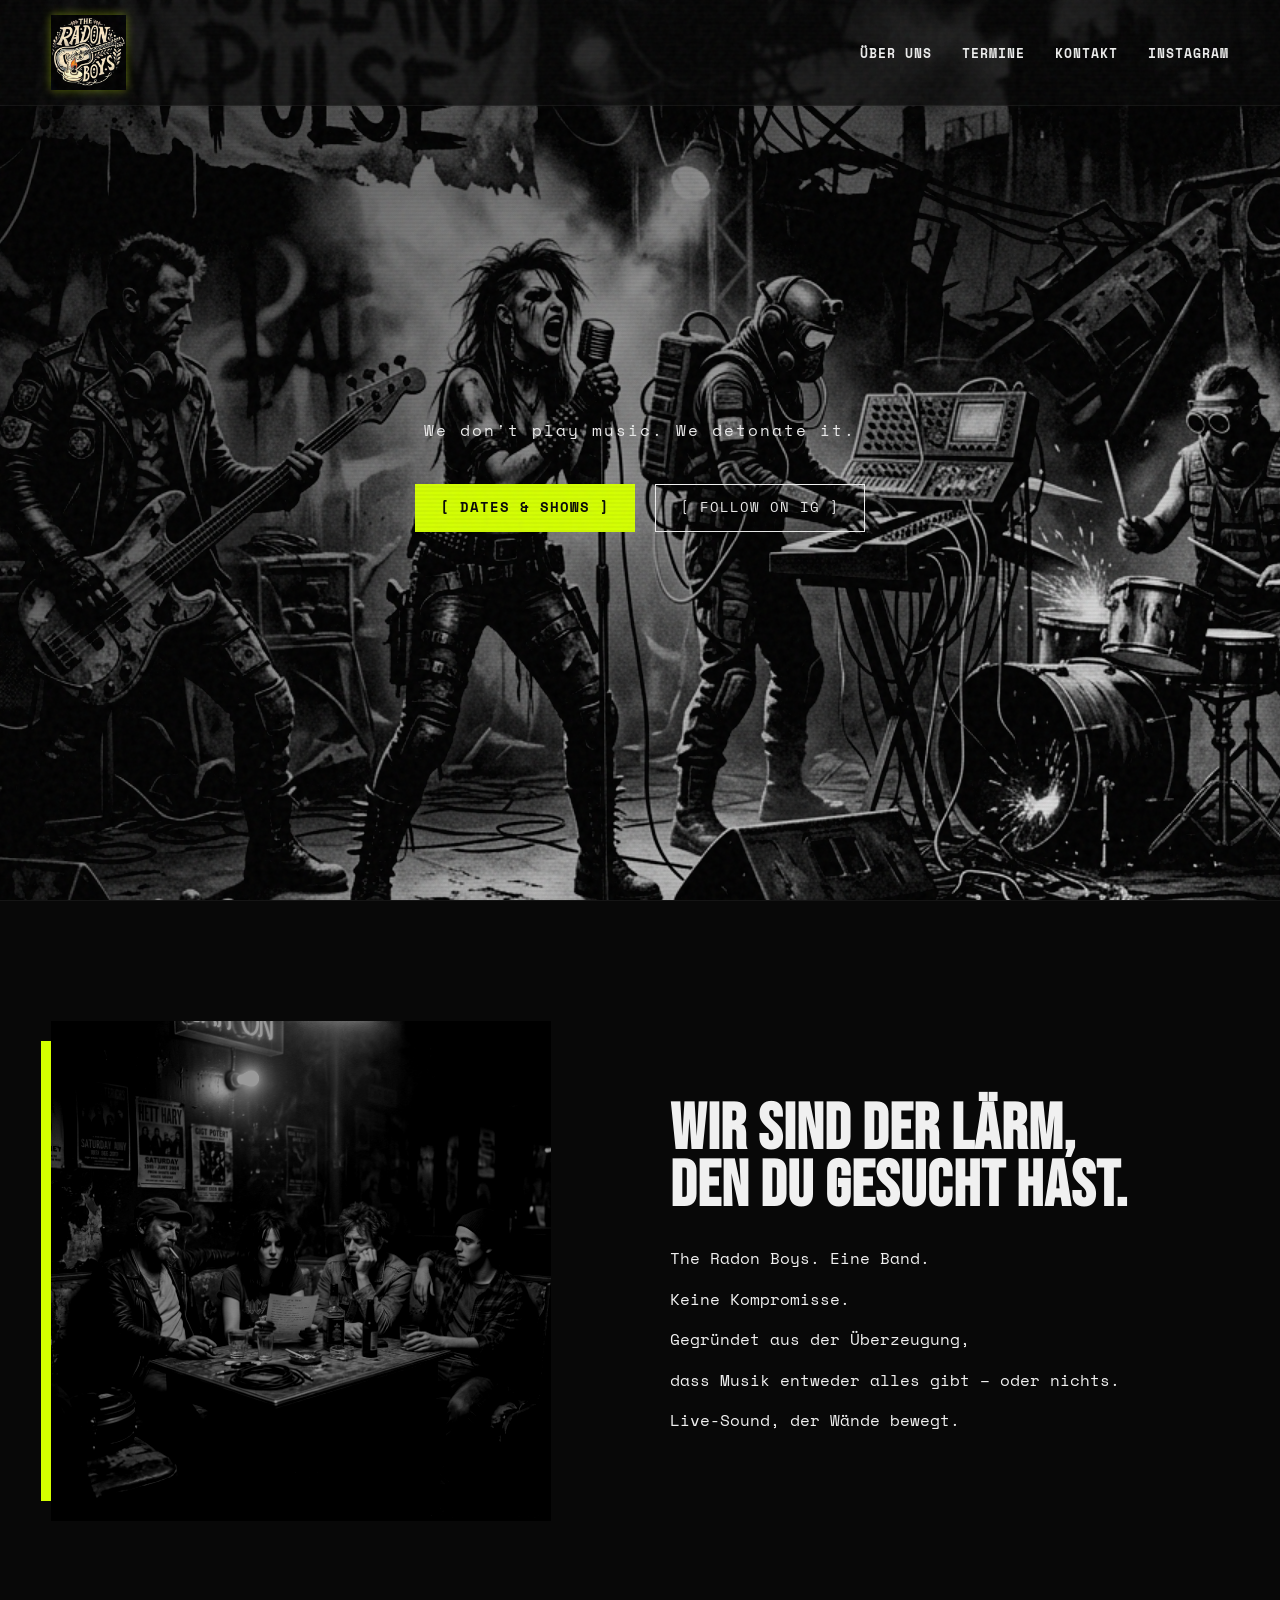
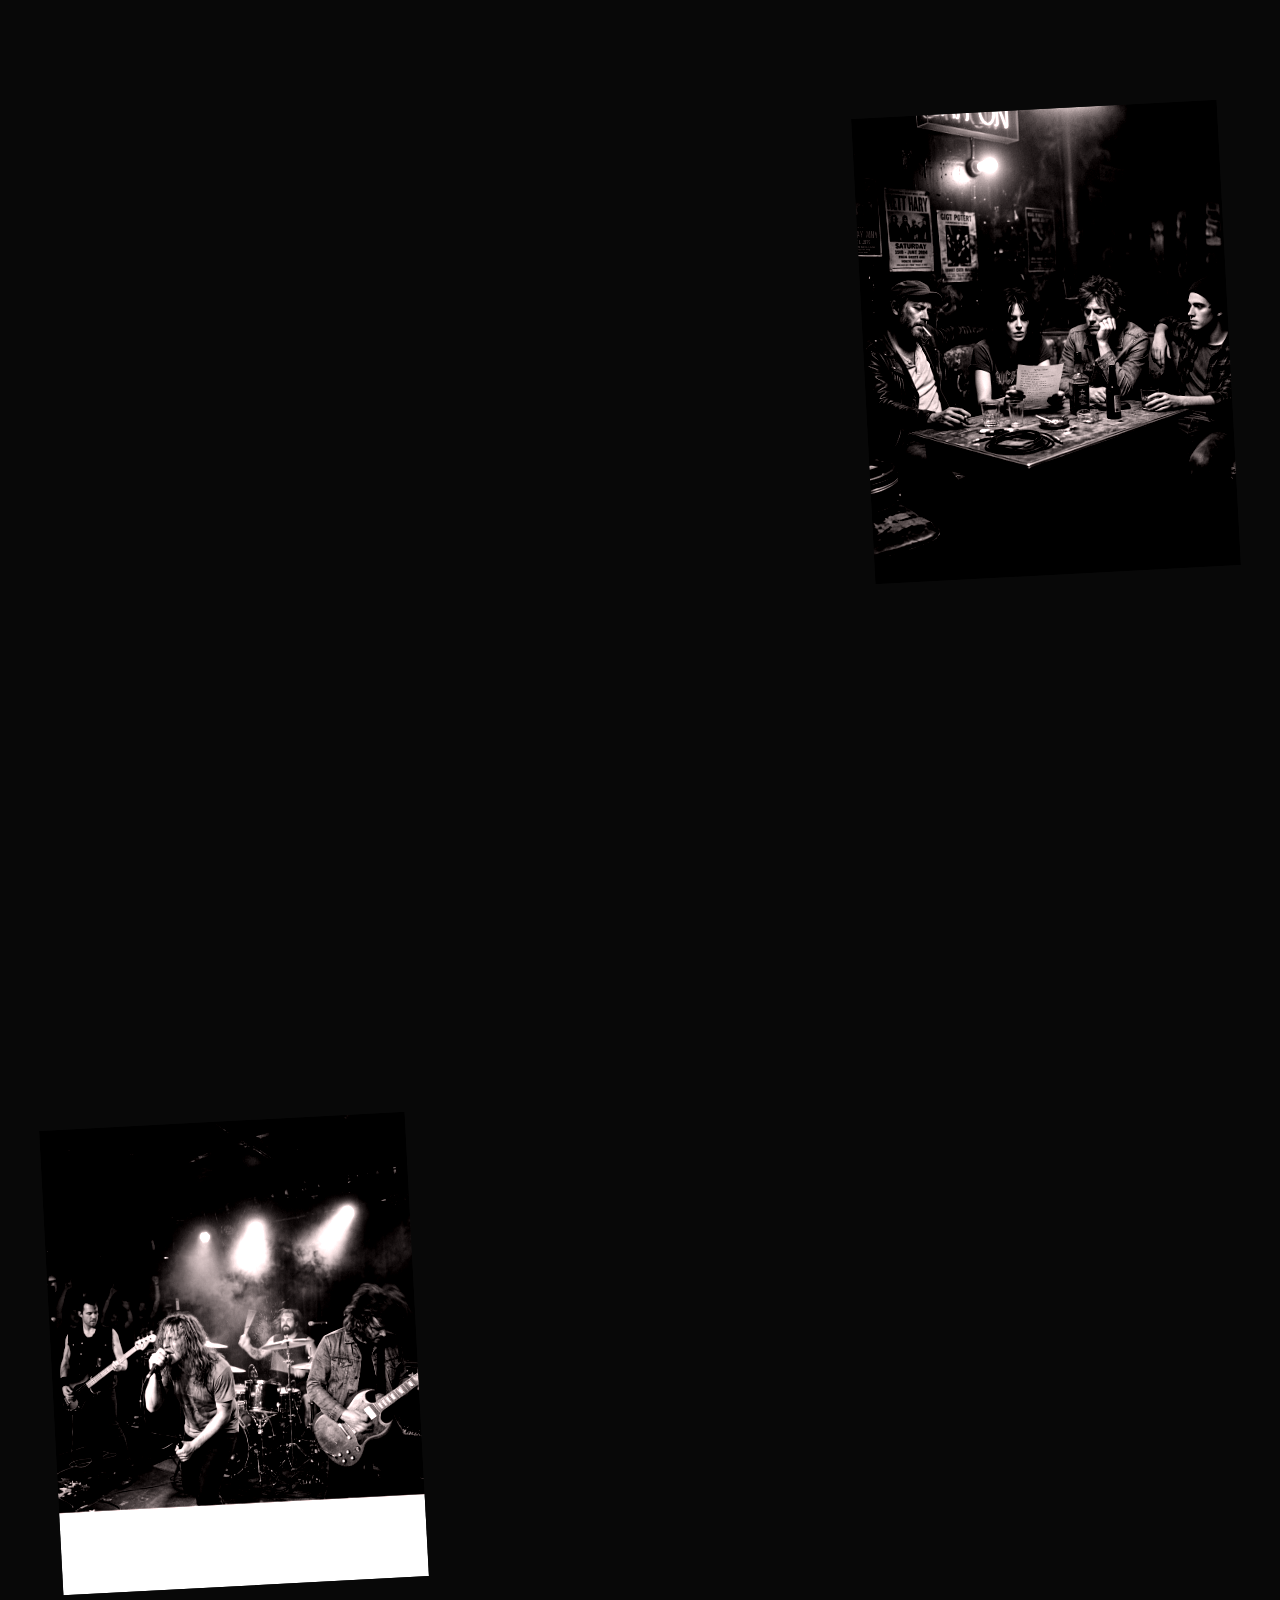
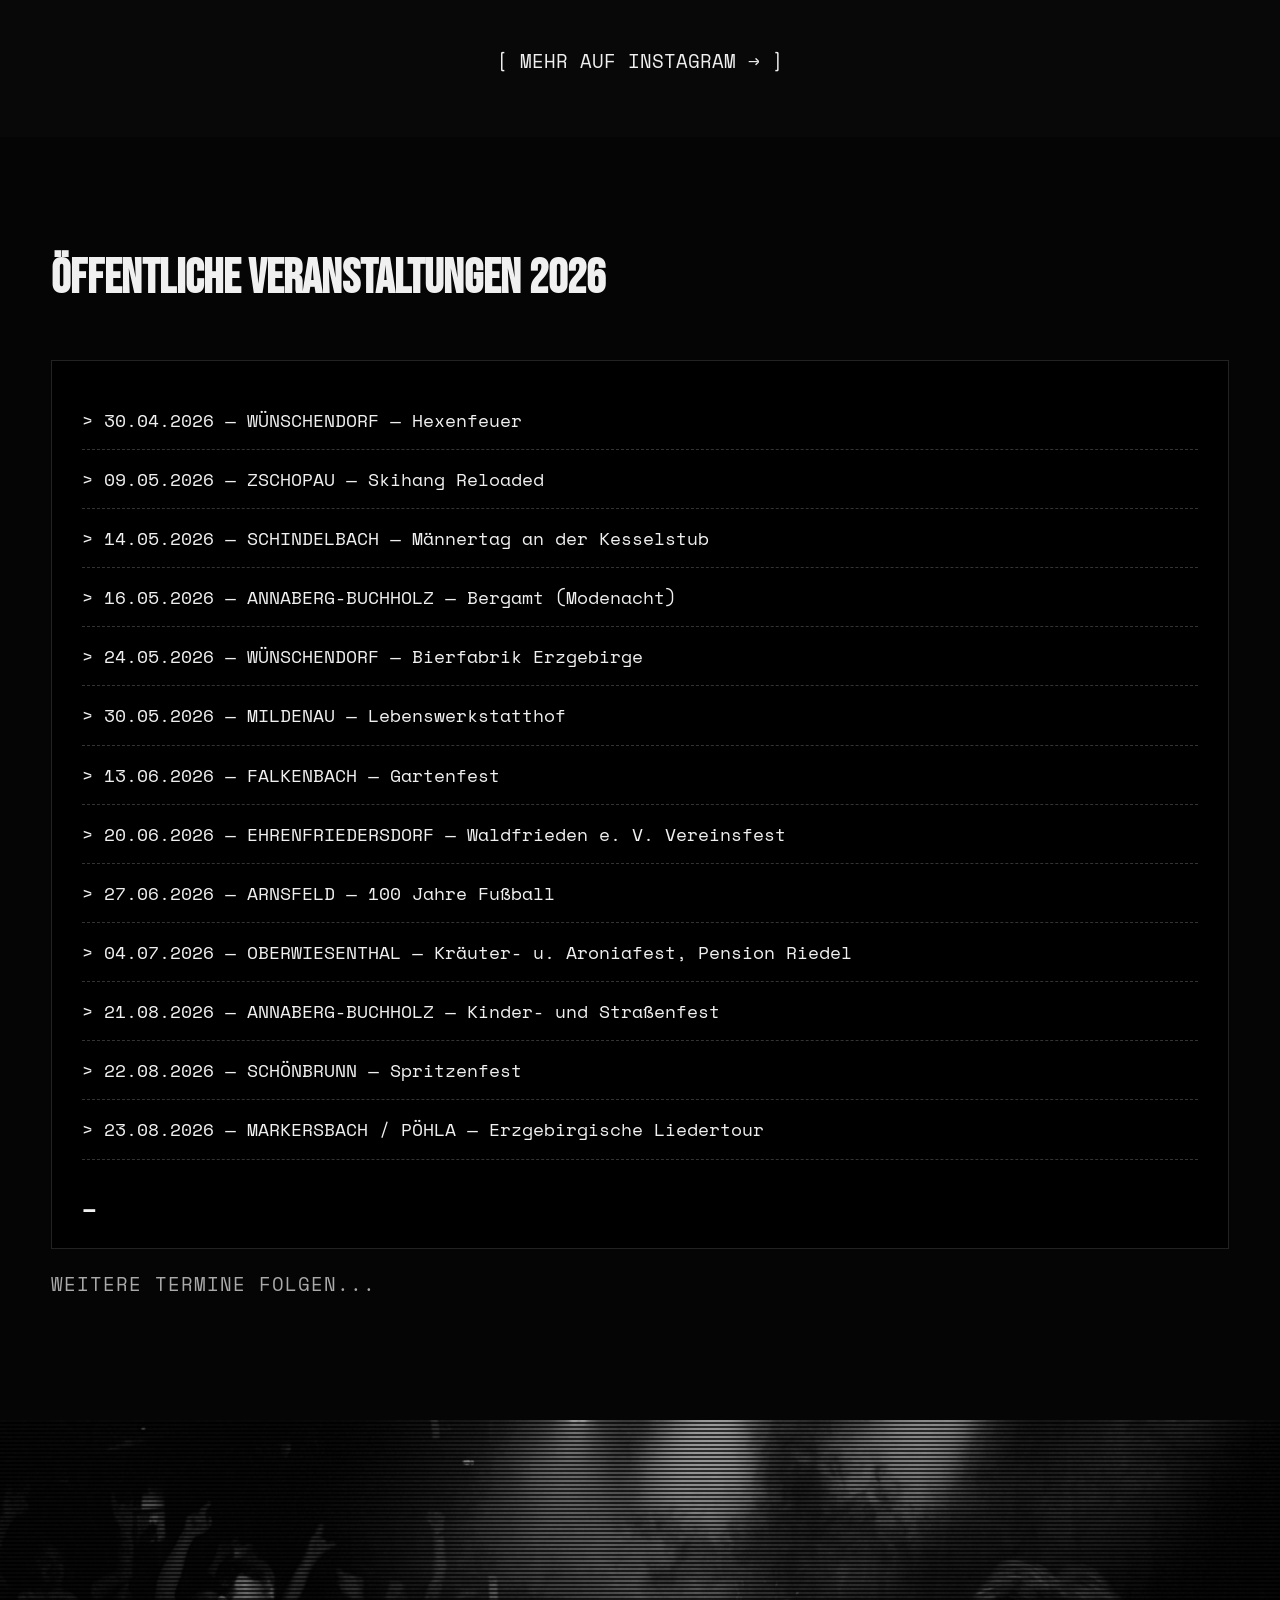
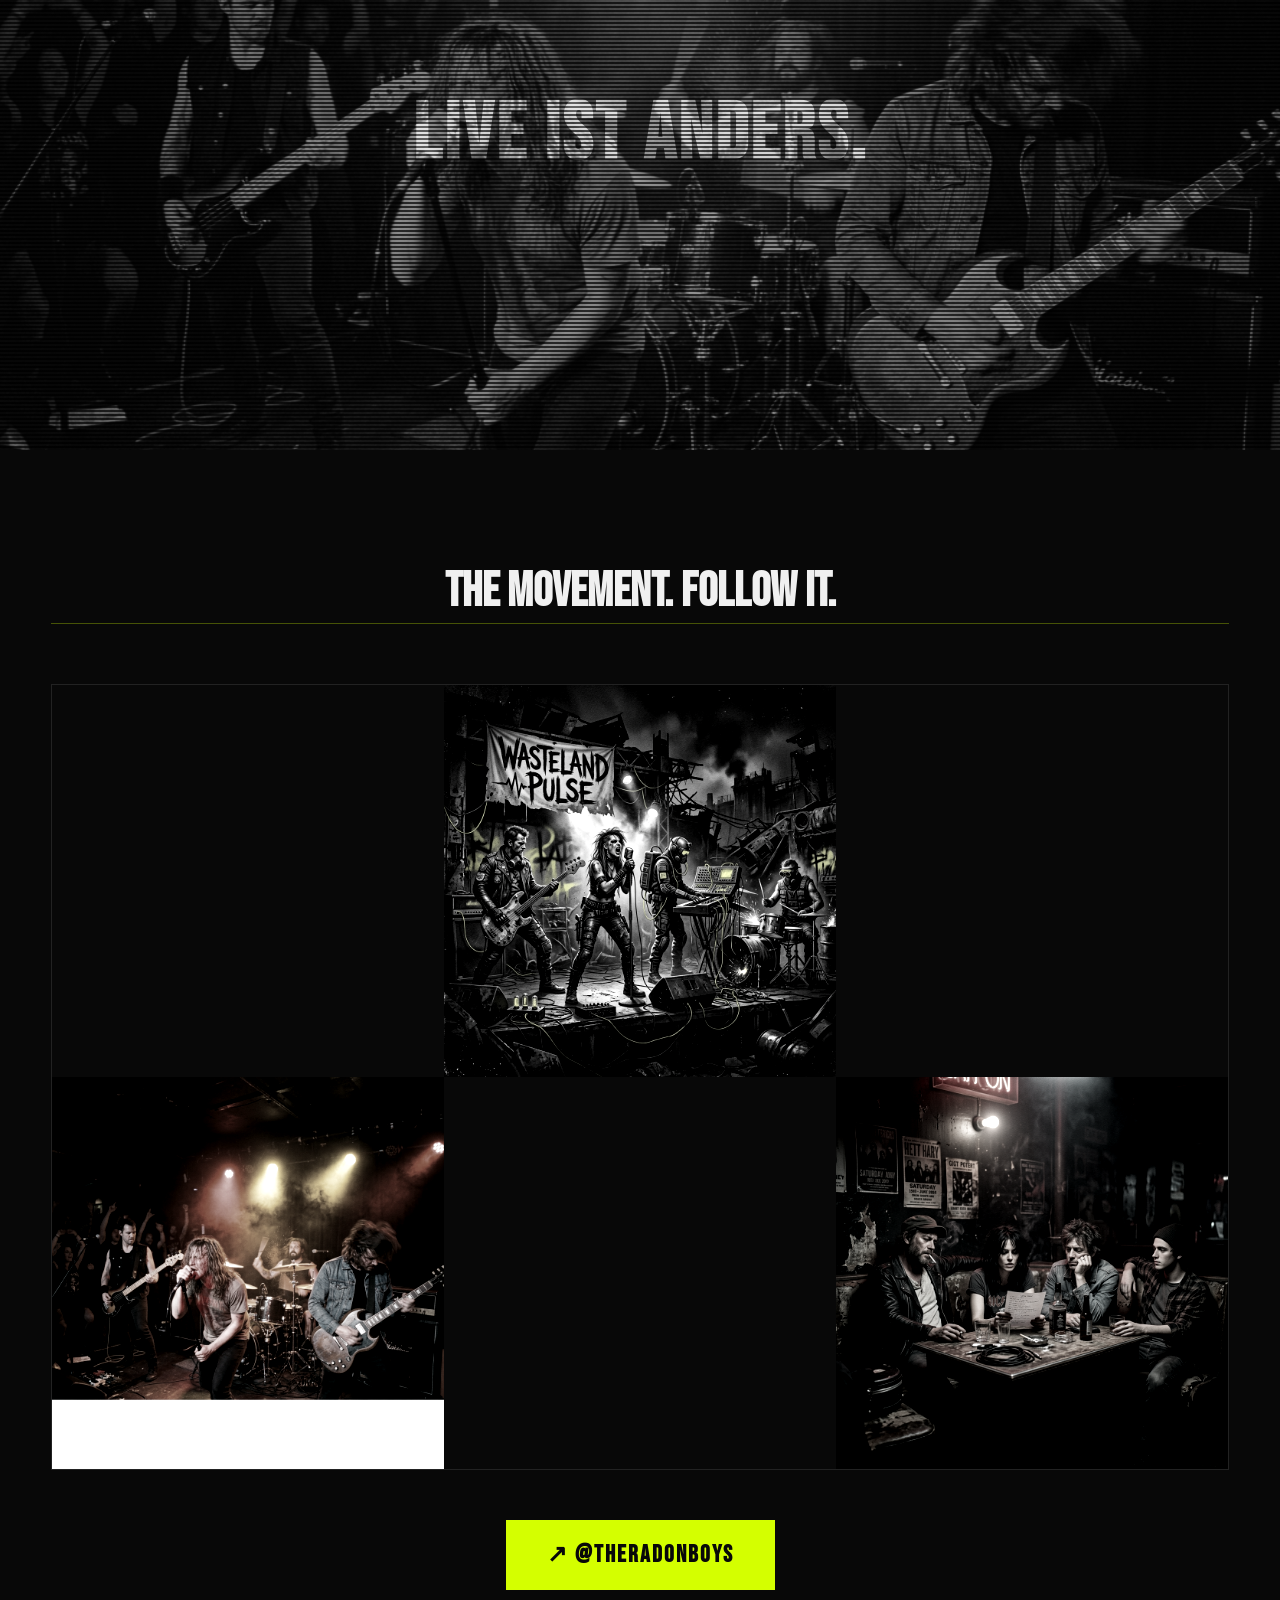
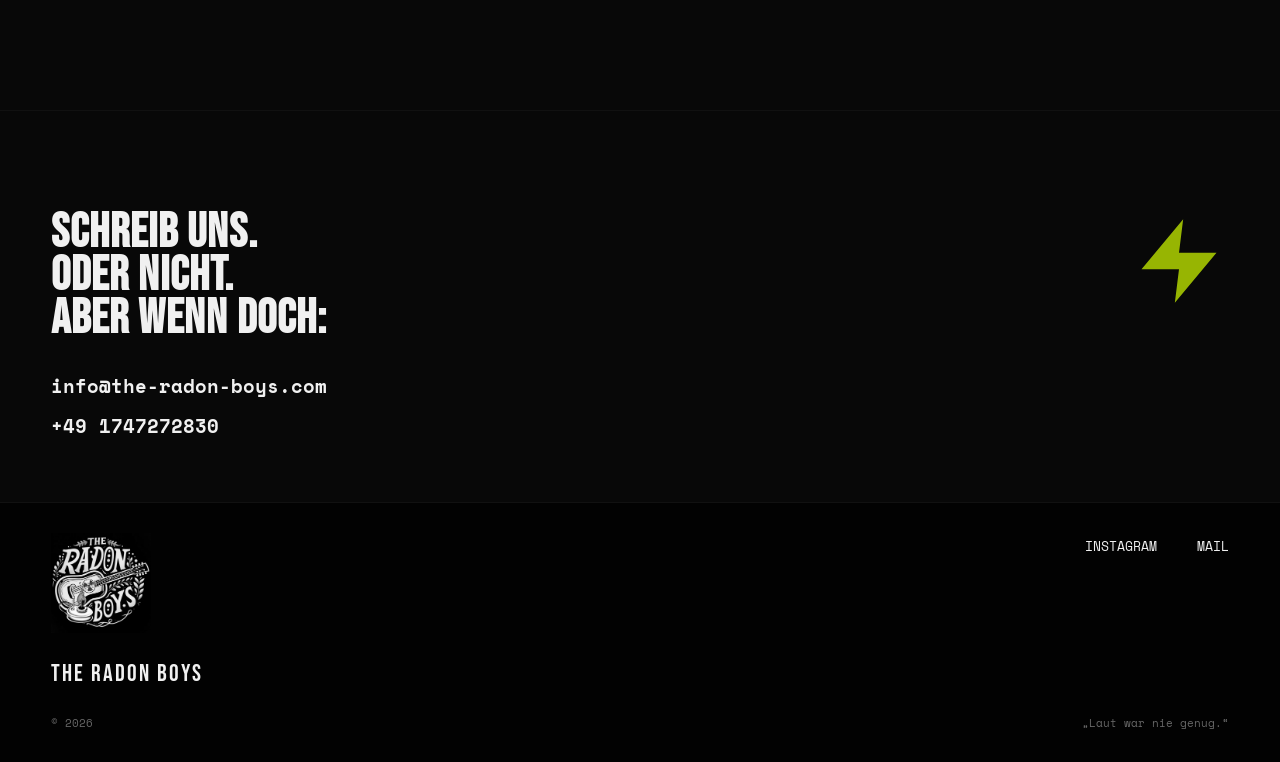
==== index.html @ 24416231 "Initial Deployment" ====
<!DOCTYPE html>
<html lang="de">
<head>
    <meta charset="UTF-8">
    <meta name="viewport" content="width=device-width, initial-scale=1.0">
    <title>THE RADON BOYS | Official Website</title>
    <meta name="description" content="The Radon Boys. Eine Band. Keine Kompromisse. Der Lärm, den du gesucht hast.">
    <link rel="preconnect" href="https://fonts.googleapis.com">
    <link rel="preconnect" href="https://fonts.gstatic.com" crossorigin>
    <link href="https://fonts.googleapis.com/css2?family=Bebas+Neue&family=Space+Mono:ital,wght@0,400;0,700;1,400&display=swap" rel="stylesheet">
    <link rel="stylesheet" href="style.css">
</head>
<body>

    <!-- Grain Overlay -->
    <div class="grain-overlay"></div>
    <!-- Scanlines Overlay -->
    <div class="scanlines"></div>

    <!-- Custom Cursor -->
    <div class="custom-cursor" id="cursor"></div>

    <!-- Navigation -->
    <nav class="navbar">
        <a href="#home" class="nav-brand">
            <img src="Bilder/Radon_LOGO.jpg" alt="The Radon Boys Logo" class="nav-logo">
        </a>
        <ul class="nav-links">
            <li><a href="#about">ÜBER UNS</a></li>
            <li><a href="#shows">TERMINE</a></li>
            <li><a href="#contact">KONTAKT</a></li>
            <li><a href="https://instagram.com/theradonboys" target="_blank" class="ig-link">INSTAGRAM</a></li>
        </ul>
        <div class="mobile-menu-btn" id="mobileMenuBtn">
            <div class="bar"></div>
            <div class="bar"></div>
        </div>
    </nav>
    <div class="mobile-menu" id="mobileMenu">
        <ul>
            <li><a href="#home">HOME</a></li>
            <li><a href="#about">ÜBER UNS</a></li>
            <li><a href="#shows">TERMINE</a></li>
            <li><a href="#contact">KONTAKT</a></li>
            <li><a href="https://instagram.com/theradonboys" target="_blank">INSTAGRAM</a></li>
        </ul>
    </div>

    <!-- Hero Section -->
    <header class="hero" id="home">
        <div class="hero-bg parallax" style="background-image: url('assets/hero.png');">
            <div class="duotone-overlay"></div>
        </div>
        <div class="hero-content">
            <p class="hero-subtitle" style="margin-top: 50px;">We don't play music. We detonate it.</p>
            <div class="hero-ctas">
                <a href="#shows" class="btn btn-primary">[ DATES & SHOWS ]</a>
                <a href="https://instagram.com/theradonboys" target="_blank" class="btn btn-outline">[ FOLLOW ON IG ]</a>
            </div>
        </div>
    </header>

    <!-- About Section -->
    <section class="about" id="about">
        <div class="about-container split-layout">
            <div class="split-image scroll-reveal">
                <div class="image-wrapper">
                    <img src="assets/about.png" alt="The Radon Boys Member">
                    <div class="image-accent"></div>
                </div>
            </div>
            <div class="split-text">
                <h2 class="about-headline scroll-reveal">WIR SIND DER LÄRM,<br>DEN DU GESUCHT HAST.</h2>
                <div class="about-copy">
                    <p class="scroll-anim-line">The Radon Boys. Eine Band.</p>
                    <p class="scroll-anim-line delay-1">Keine Kompromisse.</p>
                    <p class="scroll-anim-line delay-2">Gegründet aus der Überzeugung,</p>
                    <p class="scroll-anim-line delay-3">dass Musik entweder alles gibt – oder nichts.</p>
                    <p class="scroll-anim-line delay-4">Live-Sound, der Wände bewegt.</p>
                </div>
            </div>
        </div>
    </section>

    <!-- Gallery Section -->
    <section class="gallery scroll-reveal">
        <div class="masonry-grid">
            <div class="masonry-item tilt-right standout">
                <video class="inline-vid" src="Videos/v1.mp4" autoplay loop muted playsinline></video>
            </div>
            <div class="masonry-item tilt-left">
                <img src="assets/about.png" alt="Band Action">
            </div>
            <div class="masonry-item tilt-right">
                <video class="inline-vid" src="Videos/v2.mp4" autoplay loop muted playsinline></video>
            </div>
            <div class="masonry-item tilt-left">
                <img src="assets/gallery1.png" alt="Live Show 2">
            </div>
        </div>
        <div class="gallery-cta">
            <a href="https://instagram.com/theradonboys" target="_blank" class="glitch-link">[ MEHR AUF INSTAGRAM → ]</a>
        </div>
    </section>

    <!-- Shows / Tour Dates Section -->
    <section class="shows" id="shows">
        <div class="shows-container scroll-reveal">
            <h2 class="section-title" style="border-bottom:none;">ÖFFENTLICHE VERANSTALTUNGEN 2026</h2>
            <div class="dates-list">
                <div class="date-card">
                    <span class="date-txt">> 30.04.2026 — WÜNSCHENDORF — Hexenfeuer</span>
                    <a href="#contact" class="ticket-link">[→ KONTAKT]</a>
                </div>
                <div class="date-card">
                    <span class="date-txt">> 09.05.2026 — ZSCHOPAU — Skihang Reloaded</span>
                    <a href="#contact" class="ticket-link">[→ KONTAKT]</a>
                </div>
                <div class="date-card">
                    <span class="date-txt">> 14.05.2026 — SCHINDELBACH — Männertag an der Kesselstub</span>
                    <a href="#contact" class="ticket-link">[→ KONTAKT]</a>
                </div>
                <div class="date-card">
                    <span class="date-txt">> 16.05.2026 — ANNABERG-BUCHHOLZ — Bergamt (Modenacht)</span>
                    <a href="#contact" class="ticket-link">[→ KONTAKT]</a>
                </div>
                <div class="date-card">
                    <span class="date-txt">> 24.05.2026 — WÜNSCHENDORF — Bierfabrik Erzgebirge</span>
                    <a href="#contact" class="ticket-link">[→ KONTAKT]</a>
                </div>
                <div class="date-card">
                    <span class="date-txt">> 30.05.2026 — MILDENAU — Lebenswerkstatthof</span>
                    <a href="#contact" class="ticket-link">[→ KONTAKT]</a>
                </div>
                <div class="date-card">
                    <span class="date-txt">> 13.06.2026 — FALKENBACH — Gartenfest</span>
                    <a href="#contact" class="ticket-link">[→ KONTAKT]</a>
                </div>
                <div class="date-card">
                    <span class="date-txt">> 20.06.2026 — EHRENFRIEDERSDORF — Waldfrieden e. V. Vereinsfest</span>
                    <a href="#contact" class="ticket-link">[→ KONTAKT]</a>
                </div>
                <div class="date-card">
                    <span class="date-txt">> 27.06.2026 — ARNSFELD — 100 Jahre Fußball</span>
                    <a href="#contact" class="ticket-link">[→ KONTAKT]</a>
                </div>
                <div class="date-card">
                    <span class="date-txt">> 04.07.2026 — OBERWIESENTHAL — Kräuter- u. Aroniafest, Pension Riedel</span>
                    <a href="#contact" class="ticket-link">[→ KONTAKT]</a>
                </div>
                <div class="date-card">
                    <span class="date-txt">> 21.08.2026 — ANNABERG-BUCHHOLZ — Kinder- und Straßenfest</span>
                    <a href="#contact" class="ticket-link">[→ KONTAKT]</a>
                </div>
                <div class="date-card">
                    <span class="date-txt">> 22.08.2026 — SCHÖNBRUNN — Spritzenfest</span>
                    <a href="#contact" class="ticket-link">[→ KONTAKT]</a>
                </div>
                <div class="date-card">
                    <span class="date-txt">> 23.08.2026 — MARKERSBACH / PÖHLA — Erzgebirgische Liedertour</span>
                    <a href="#contact" class="ticket-link">[→ KONTAKT]</a>
                </div>
                <div class="terminal-cursor">_</div>
            </div>
            <p class="more-shows mt-4 text-center" style="margin-top:20px; font-family:var(--space); font-size:1.2rem; display:block; letter-spacing:1px; color:#aaa;">WEITERE TERMINE FOLGEN...</p>
        </div>
    </section>

    <!-- Video Section -->
    <section class="video-section scroll-reveal">
        <video class="video-bg" src="Bilder/VID-20250223-WA0003.mp4" autoplay loop muted playsinline poster="assets/gallery1.png"></video>
        <div class="video-overlay"></div>
        <h2 class="video-title">LIVE IST ANDERS.</h2>
    </section>

    <!-- Instagram Section -->
    <section class="instagram">
        <h2 class="section-title center">THE MOVEMENT. FOLLOW IT.</h2>
        <div class="ig-grid scroll-reveal">
            <video src="Videos/v3.mp4" autoplay loop muted playsinline class="ig-vid"></video>
            <img src="assets/hero.png" alt="IG 2">
            <video src="Videos/v4.mp4" autoplay loop muted playsinline class="ig-vid"></video>
            <img src="assets/gallery1.png" alt="IG 4">
            <video src="Videos/v5.mp4" autoplay loop muted playsinline class="ig-vid"></video>
            <img src="assets/about.png" alt="IG 6">
        </div>
        <div class="ig-btn-wrapper">
            <a href="https://instagram.com/theradonboys" target="_blank" class="btn btn-primary glitch-btn"><span class="icon">↗</span> @THERADONBOYS</a>
        </div>
    </section>

    <!-- Contact Section -->
    <section class="contact" id="contact">
        <div class="contact-container scroll-reveal">
            <div class="contact-content">
                <h2 class="contact-title">SCHREIB UNS.<br>ODER NICHT.<br>ABER WENN DOCH:</h2>
                <div class="contact-links">
                    <a href="mailto:info@the-radon-boys.com" class="c-link">info@the-radon-boys.com</a>
                    <a href="tel:+491747272830" class="c-link">+49 1747272830</a>
                </div>
            </div>
            <div class="contact-icon">
                <svg viewBox="0 0 24 24" fill="none" xmlns="http://www.w3.org/2000/svg">
                    <path d="M13 2L3 14H12L11 22L21 10H12L13 2Z" fill="currentColor"/>
                </svg>
            </div>
        </div>
    </section>

    <!-- Video Modal -->
    <div id="video-modal" class="video-modal">
        <span class="modal-close">&times;</span>
        <div class="modal-content">
            <video id="modal-video" controls></video>
        </div>
    </div>

    <!-- Footer -->
    <footer class="footer">
        <div class="footer-top">
            <div class="f-brand">
                <img src="Bilder/Radon_LOGO.jpg" alt="The Radon Boys Logo" class="footer-logo"><br>
                THE RADON BOYS
            </div>
            <div class="f-links">
                <a href="https://instagram.com/theradonboys" target="_blank">INSTAGRAM</a>
                <a href="mailto:info@the-radon-boys.com">MAIL</a>
            </div>
        </div>
        <div class="footer-bottom">
            <span class="copyright">© 2026</span>
            <span class="motto">„Laut war nie genug.“</span>
        </div>
    </footer>

    <script src="script.js"></script>
</body>
</html>
---- style.css ----
/* =========================================
   VARIABLES & SETUP
========================================= */
:root {
    --black: #080808;
    --yellow: #D4FF00;
    --red: #FF1A1A;
    --white: #F0F0F0;
    --bebas: 'Bebas Neue', sans-serif;
    --space: 'Space Mono', monospace;
}

* {
    margin: 0;
    padding: 0;
    box-sizing: border-box;
    cursor: none; /* Custom Cursor implementation */
}

body {
    background-color: var(--black);
    color: var(--white);
    font-family: var(--space);
    overflow-x: hidden;
    line-height: 1.6;
}

::selection {
    background: var(--yellow);
    color: var(--black);
}

/* =========================================
   EFFECTS & OVERLAYS 
========================================= */
.grain-overlay {
    position: fixed;
    top: 0; left: 0;
    width: 100vw; height: 100vh;
    pointer-events: none;
    z-index: 9998;
    opacity: 0.05;
    background-image: url("data:image/svg+xml,%3Csvg viewBox='0 0 200 200' xmlns='http://www.w3.org/2000/svg'%3E%3Cfilter id='noiseFilter'%3E%3CfeTurbulence type='fractalNoise' baseFrequency='0.65' numOctaves='3' stitchTiles='stitch'/%3E%3C/filter%3E%3Crect width='100%25' height='100%25' filter='url(%23noiseFilter)'/%3E%3C/svg%3E");
}

.scanlines {
    position: fixed;
    top: 0; left: 0;
    width: 100vw; height: 100vh;
    pointer-events: none;
    z-index: 9997;
    background: linear-gradient(
        to bottom,
        rgba(255,255,255,0),
        rgba(255,255,255,0) 50%,
        rgba(0,0,0,0.1) 50%,
        rgba(0,0,0,0.1)
    );
    background-size: 100% 4px;
    opacity: 0.3;
}

/* Custom Cursor */
.custom-cursor {
    position: fixed;
    top: -10px; left: -10px;
    width: 20px; height: 20px;
    border: 1px solid var(--white);
    border-radius: 50%;
    pointer-events: none;
    transform: translate(-50%, -50%);
    z-index: 999999;
    mix-blend-mode: difference;
    transition: width 0.2s, height 0.2s, border-color 0.2s, border-radius 0.2s;
    display: flex;
    justify-content: center;
    align-items: center;
}
.custom-cursor::before, .custom-cursor::after {
    content: '';
    position: absolute;
    background: var(--white);
    transition: 0.2s;
}
.custom-cursor::before { width: 1px; height: 10px; }
.custom-cursor::after { width: 10px; height: 1px; }

.custom-cursor.hover {
    border-color: var(--yellow);
    width: 30px; height: 30px;
}
.custom-cursor.hover::before { transform: rotate(45deg); width: 2px; height: 14px; background: var(--yellow); }
.custom-cursor.hover::after { transform: rotate(45deg); width: 14px; height: 2px; background: var(--yellow); }


/* Typography */
h1, h2, h3 { font-family: var(--bebas); line-height: 0.9; text-transform: uppercase; }
a { color: var(--white); text-decoration: none; transition: 0.3s; }
p { font-size: 0.9rem; }

/* Buttons */
.btn {
    display: inline-block;
    font-family: var(--space);
    font-size: 0.85rem;
    padding: 12px 24px;
    text-transform: uppercase;
    letter-spacing: 1px;
    border: 1px solid transparent;
    transition: all 0.3s ease;
    background: none;
}
.btn-primary {
    color: var(--black);
    background: var(--yellow);
    font-weight: bold;
}
.btn-primary:active { background: var(--red); color: var(--white); }

.btn-outline {
    color: var(--white);
    border: 1px solid var(--white);
}
.btn-outline:active { border-color: var(--yellow); color: var(--yellow); }

/* Glitch Hover for Links */
.glitch-link {
    position: relative;
    display: inline-block;
}
.glitch-link:hover { color: var(--yellow); animation: text-glitch-sm 0.2s cubic-bezier(0.25, 0.46, 0.45, 0.94) both infinite; }

/* =========================================
   NAVIGATION
========================================= */
.navbar {
    position: fixed;
    top: 0; width: 100%;
    display: flex;
    justify-content: space-between;
    align-items: center;
    padding: 15px 4vw;
    background: rgba(8,8,8,0.7);
    backdrop-filter: blur(2px);
    z-index: 1000;
    border-bottom: 1px solid rgba(255,255,255,0.05);
}
.nav-brand { display: flex; align-items: center; text-decoration: none; }
.nav-logo { height: 75px; width: auto; filter: drop-shadow(0 0 5px rgba(212,255,0,0.4)); transition: 0.3s; }
.nav-logo:hover { filter: drop-shadow(0 0 10px rgba(212,255,0,0.8)); transform: scale(1.05); }
.nav-links { list-style: none; display: flex; gap: 30px; }
.nav-links a { font-size: 0.8rem; font-weight: bold; letter-spacing: 1px; }
.nav-links a:hover { color: var(--yellow); animation: flicker 0.15s infinite alternate; }

.mobile-menu-btn { display: none; width: 30px; height: 20px; flex-direction: column; justify-content: space-between; }
.mobile-menu-btn .bar { width: 100%; height: 2px; background: var(--white); transition: 0.3s; }
.mobile-menu { display: none; position: fixed; top: 0; left: 0; width: 100%; height: 100vh; background: var(--black); z-index: 999; justify-content: center; align-items: center; }
.mobile-menu ul { list-style: none; text-align: center; }
.mobile-menu ul li { margin: 30px 0; }
.mobile-menu ul li a { font-family: var(--bebas); font-size: 3rem; }

/* =========================================
   HERO SECTION
========================================= */
.hero { position: relative; height: 100vh; display: flex; align-items: center; justify-content: center; overflow: hidden; }
.hero-bg {
    position: absolute; top: -10%; left: -10%; width: 120%; height: 120%;
    background-size: cover; background-position: center;
    z-index: 1;
    filter: grayscale(100%) contrast(1.2);
}
.duotone-overlay {
    position: absolute; top:0; left:0; width: 100%; height: 100%;
    background: linear-gradient(135deg, rgba(8,8,8,0.8) 0%, rgba(212,255,0,0.2) 100%);
    mix-blend-mode: multiply;
}

/* RGB Glitch Animation on Load */
.hero-bg { animation: loadGlitch 1s cubic-bezier(0.25, 0.46, 0.45, 0.94) forwards; }
@keyframes loadGlitch {
    0% { filter: grayscale(100%) contrast(1.2) hue-rotate(90deg); transform: scale(1.05) translate(10px, 5px); }
    10% { filter: grayscale(100%) contrast(1.5) invert(1); transform: scale(1) translate(-10px, -5px); }
    20% { filter: grayscale(100%) contrast(1.2); transform: scale(1.02) translate(5px, -5px); }
    100% { filter: grayscale(100%) contrast(1.2); transform: scale(1) translate(0); }
}

.hero-content { position: relative; z-index: 2; text-align: center; }
.hero-title { font-size: 10vw; margin-bottom: 20px; display: flex; flex-direction: column; }
.hero-title .line { 
    display: block; opacity: 0; transform: translateX(-50px);
    animation: slideIn 0.8s forwards cubic-bezier(0.1, 0.9, 0.2, 1);
}
.hero-title .line1 { animation-delay: 0.2s; }
.hero-title .line2 { animation-delay: 0.4s; }
.hero-title .line3 { animation-delay: 0.6s; }
@keyframes slideIn { to { opacity: 1; transform: translateX(0); } }

.hero-subtitle { font-size: 1rem; letter-spacing: 2px; margin-bottom: 40px; opacity: 0; animation: fadeUp 1s 1s forwards; }
.hero-ctas { opacity: 0; animation: fadeUp 1s 1.2s forwards; display: flex; gap: 20px; justify-content: center; }

/* =========================================
   ABOUT SECTION
========================================= */
.about { padding: 120px 4vw; border-top: 1px solid rgba(255,255,255,0.05); }
.split-layout { display: flex; gap: 60px; align-items: center; }
.split-image { flex: 1; position: relative; }
.image-wrapper { position: relative; display: inline-block; }
.split-image img {
    width: 100%; max-width: 500px; display: block;
    filter: grayscale(100%) contrast(1.2) brightness(0.6);
    transition: 0.5s;
}
.image-accent {
    position: absolute; top: 20px; left: -10px; width: 10px; height: calc(100% - 40px);
    background: var(--yellow);
}
.split-text { flex: 1; }
.about-headline { font-size: 4rem; margin-bottom: 30px; letter-spacing: 1px; color: var(--white); }
.about-copy p { margin-bottom: 15px; font-size: 1rem; opacity: 0; transform: translateY(10px); transition: 0.5s; }
.about-copy.is-visible p { opacity: 1; transform: translateY(0); }
.delay-1 { transition-delay: 0.1s !important; }
.delay-2 { transition-delay: 0.2s !important; }
.delay-3 { transition-delay: 0.3s !important; }
.delay-4 { transition-delay: 0.4s !important; }

/* =========================================
   GALLERY SECTION
========================================= */
.gallery { padding: 60px 4vw; }
.masonry-grid { display: grid; grid-template-columns: repeat(auto-fit, minmax(280px, 1fr)); gap: 40px; }
.masonry-item { position: relative; overflow: hidden; transition: 0.4s; }
.masonry-item img, .masonry-item video {
    width: 100%; height: 100%; object-fit: cover; aspect-ratio: 4/5;
    filter: grayscale(100%) sepia(20%) hue-rotate(-50deg) contrast(1.5); /* Red/Black Tint */
    transition: 0.4s;
    user-select: none;
}
.masonry-item:hover img, .masonry-item:hover video { filter: grayscale(0%) contrast(1.1); transform: scale(1.03); }
.tilt-right { transform: rotate(2deg); }
.tilt-left { transform: rotate(-3deg); }
.standout { grid-column: span 2; grid-row: span 2; transform: rotate(-1deg); }
@media(max-width: 768px) { .standout { grid-column: span 1; grid-row: span 1; } }
.gallery-cta { text-align: center; margin-top: 60px; font-size: 1.2rem; }

/* =========================================
   SHOWS SECTION
========================================= */
.shows { padding: 120px 4vw; background: #050505; }
.section-title { font-size: 3rem; margin-bottom: 50px; border-bottom: 1px solid rgba(212,255,0,0.3); display: inline-block; padding-bottom: 10px; color: var(--white); }
.dates-list {
    background: #000; padding: 30px; border: 1px solid #222;
    font-family: var(--space); font-size: 1.1rem;
    box-shadow: inset 0 0 20px rgba(0,0,0,1);
}
.date-card {
    display: flex; justify-content: space-between; align-items: center;
    border-bottom: 1px dashed #333; padding: 15px 0; transition: 0.2s;
}
.ticket-link { opacity: 0; font-size: 0.8rem; color: var(--yellow); letter-spacing: 1px; transform: translateX(-10px); transition: 0.2s; }
.date-card:hover { border-bottom-color: var(--yellow); color: var(--yellow); padding-left: 10px; }
.date-card:hover .ticket-link { opacity: 1; transform: translateX(0); }
.terminal-cursor { display: inline-block; font-weight: bold; font-size: 1.5rem; animation: blink 1s step-end infinite; margin-top: 20px;}
@keyframes blink { 50% { opacity: 0; } }

/* =========================================
   VIDEO SECTION
========================================= */
.video-section { position: relative; height: 70vh; overflow: hidden; display: flex; align-items: center; justify-content: center; }
.video-bg { position: absolute; top:0; left:0; width: 100%; height: 100%; object-fit: cover; filter: grayscale(100%); opacity: 0.6; }
.video-overlay { position: absolute; top:0; left:0; width: 100%; height: 100%; background: repeating-linear-gradient(0deg, transparent, transparent 2px, rgba(0,0,0,0.7) 2px, rgba(0,0,0,0.7) 4px); pointer-events: none; z-index: 1; }
.video-title { position: relative; z-index: 2; font-size: 5rem; letter-spacing: 3px; color: var(--white); mix-blend-mode: overlay; opacity: 0.8; }

/* =========================================
   INSTAGRAM
========================================= */
.instagram { padding: 120px 4vw; }
.center { text-align: center; display: block; margin: 0 auto 60px auto; }
.ig-grid { display: grid; grid-template-columns: repeat(3, 1fr); gap: 0; border: 1px solid #222; }
.ig-grid img, .ig-grid video { width: 100%; height: 100%; aspect-ratio: 1/1; object-fit: cover; filter: grayscale(80%) contrast(1.2); transition: 0.4s; }
.ig-grid img:hover, .ig-grid video:hover { filter: grayscale(0%); transform: scale(1.05) translateZ(0); position: relative; z-index: 2; box-shadow: 0 10px 30px rgba(0,0,0,0.8); }
.ig-btn-wrapper { text-align: center; margin-top: 50px; }
.glitch-btn { font-size: 1.5rem; padding: 15px 40px; font-family: var(--bebas); letter-spacing: 2px; }
.glitch-btn:hover { animation: text-glitch-sm 0.1s both infinite; background: var(--white); color: var(--black); }

/* =========================================
   CONTACT & FOOTER
========================================= */
.contact { padding: 100px 4vw 50px; border-top: 1px solid #111; }
.contact-container { display: flex; justify-content: space-between; align-items: flex-start; }
.contact-title { font-size: 3rem; margin-bottom: 30px; letter-spacing: 1px; }
.c-link { display: block; font-size: 1.2rem; margin-bottom: 10px; font-weight: bold; position: relative; width: fit-content; }
.c-link::after { content: ''; position: absolute; bottom: -2px; left: 0; width: 0%; height: 1px; background: var(--yellow); transition: 0.3s; }
.c-link:hover { color: var(--yellow); }
.c-link:hover::after { width: 100%; }

.contact-icon { width: 100px; color: var(--yellow); opacity: 0.7; }

.footer { padding: 30px 4vw; background: #020202; border-top: 1px solid #111; }
.footer-top { display: flex; justify-content: space-between; margin-bottom: 20px; }
.f-brand { font-family: var(--bebas); font-size: 1.5rem; letter-spacing: 2px; text-align: left; }
.footer-logo { height: 100px; width: auto; margin-bottom: 10px; filter: grayscale(100%); transition: 0.3s; }
.footer-logo:hover { filter: grayscale(0%) drop-shadow(0 0 10px rgba(212,255,0,0.5)); }
.f-links a { margin-left: 30px; font-size: 0.8rem; }
.f-links a:hover { color: var(--yellow); }
.footer-bottom { display: flex; justify-content: space-between; font-size: 0.7rem; color: #666; }

/* =========================================
   RESPONSIVE & UTILITIES
========================================= */
.scroll-reveal { opacity: 0; transform: translateY(30px); transition: 0.8s cubic-bezier(0.2, 0.8, 0.2, 1); }
.scroll-reveal.visible { opacity: 1; transform: translateY(0); }

@media(max-width: 900px) {
    .split-layout { flex-direction: column; }
    .hero-title { font-size: 15vw; }
}
@media(max-width: 600px) {
    .nav-links { display: none; }
    .mobile-menu-btn { display: flex; }
    .ig-grid { grid-template-columns: repeat(2, 1fr); }
    .contact-container { flex-direction: column; gap: 30px; }
    .footer-top { flex-direction: column; gap: 20px; }
    .f-links a { margin-left: 0; margin-right: 20px; }
}

@keyframes text-glitch-sm {
    0% { transform: translate(0); }
    20% { transform: translate(-2px, 1px); }
    40% { transform: translate(-1px, -1px); }
    60% { transform: translate(2px, 1px); }
    80% { transform: translate(1px, -1px); }
    100% { transform: translate(0); }
}
@keyframes fadeUp {
    from { opacity: 0; transform: translateY(20px); }
    to { opacity: 1; transform: translateY(0); }
}
@keyframes flicker {
    0%, 100% { opacity: 1; }
    50% { opacity: 0.3; }
}

/* Video Modal */
.video-modal {
    display: none; position: fixed; z-index: 9999;
    left: 0; top: 0; width: 100%; height: 100%;
    background-color: rgba(0, 0, 0, 0.9);
    align-items: center; justify-content: center;
    backdrop-filter: blur(10px);
}
.video-modal.active { display: flex; animation: fadeIn 0.3s forwards; }
.modal-close {
    position: absolute; top: 30px; right: 40px; font-size: 3rem; font-family: var(--bebas);
    color: var(--white); transition: 0.3s; z-index: 10000;
}
.modal-close:hover { color: var(--red); }
.modal-content {
    width: 90%; max-width: 1000px; max-height: 90%;
    display: flex; align-items: center; justify-content: center;
}
.modal-content video { width: 100%; max-height: 80vh; object-fit: contain; box-shadow: 0 0 30px rgba(212,255,0,0.2); }
@keyframes fadeIn { from { opacity: 0; } to { opacity: 1; } }
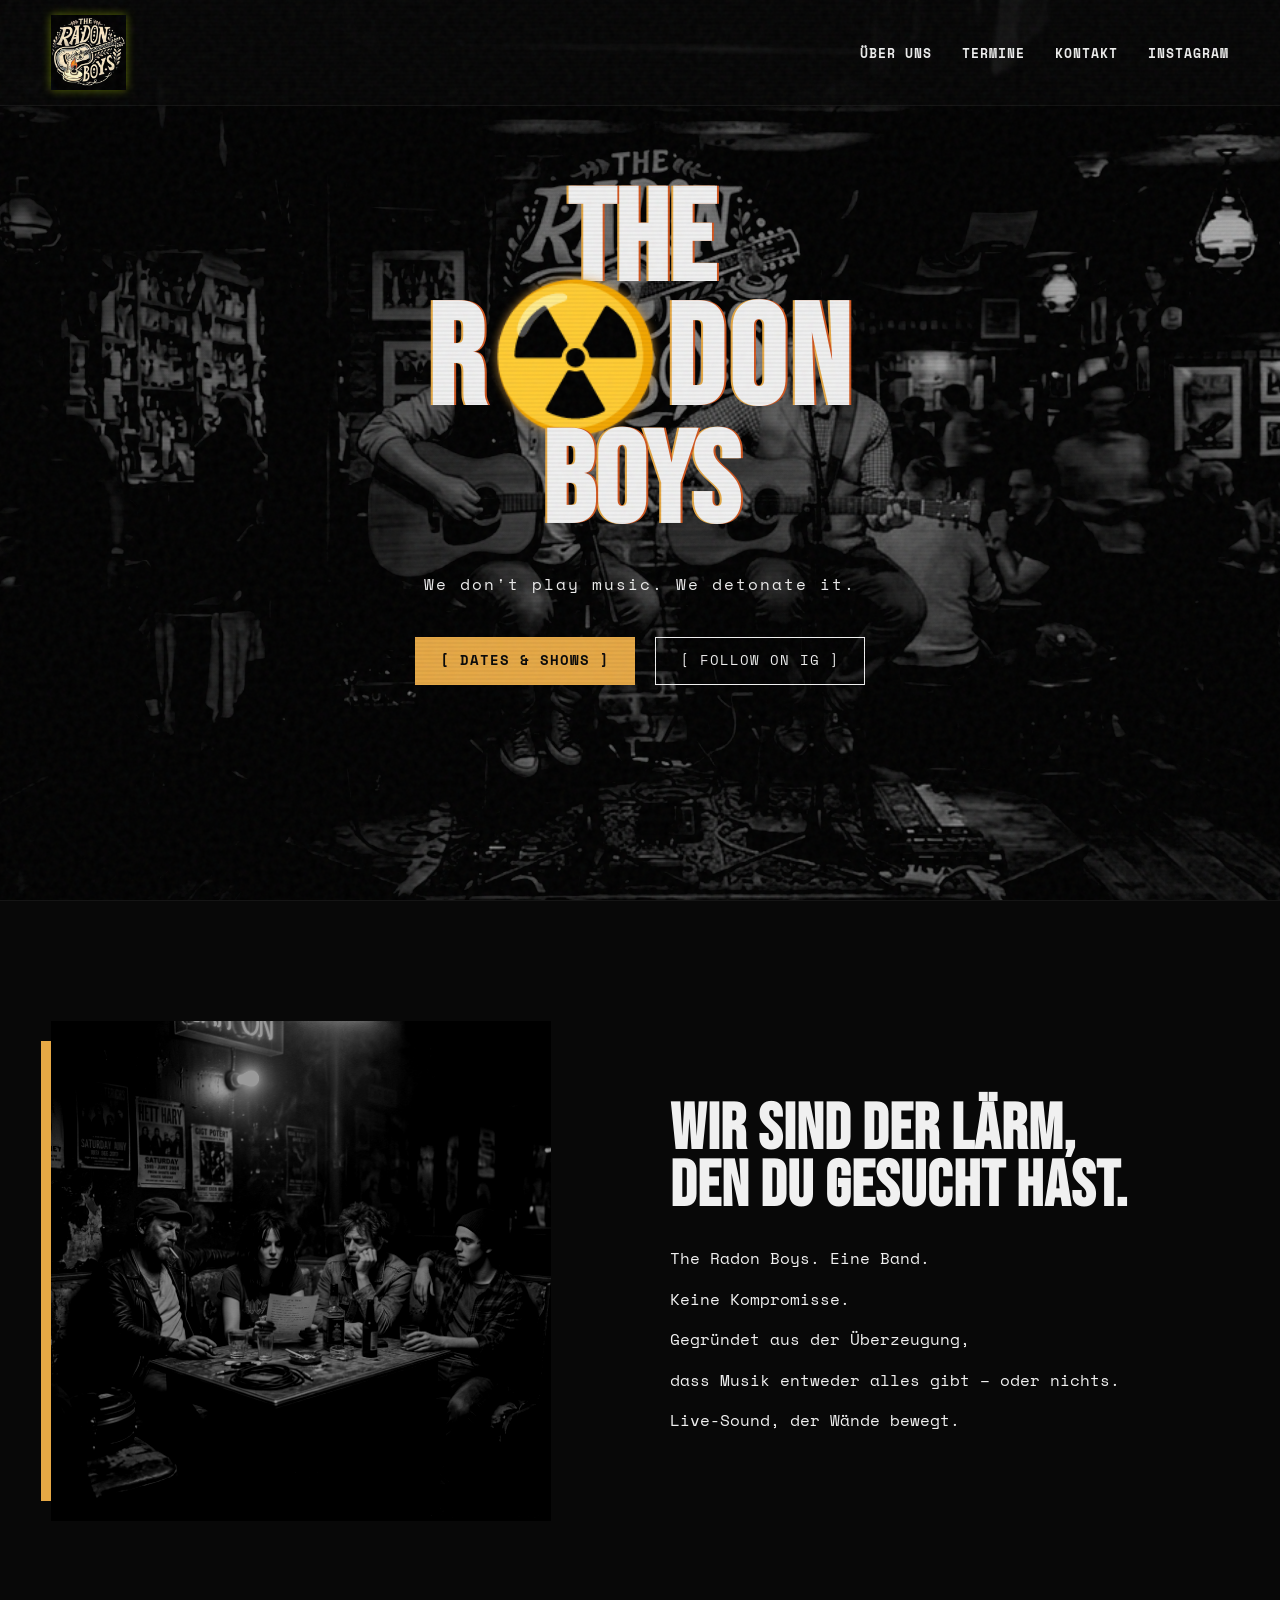
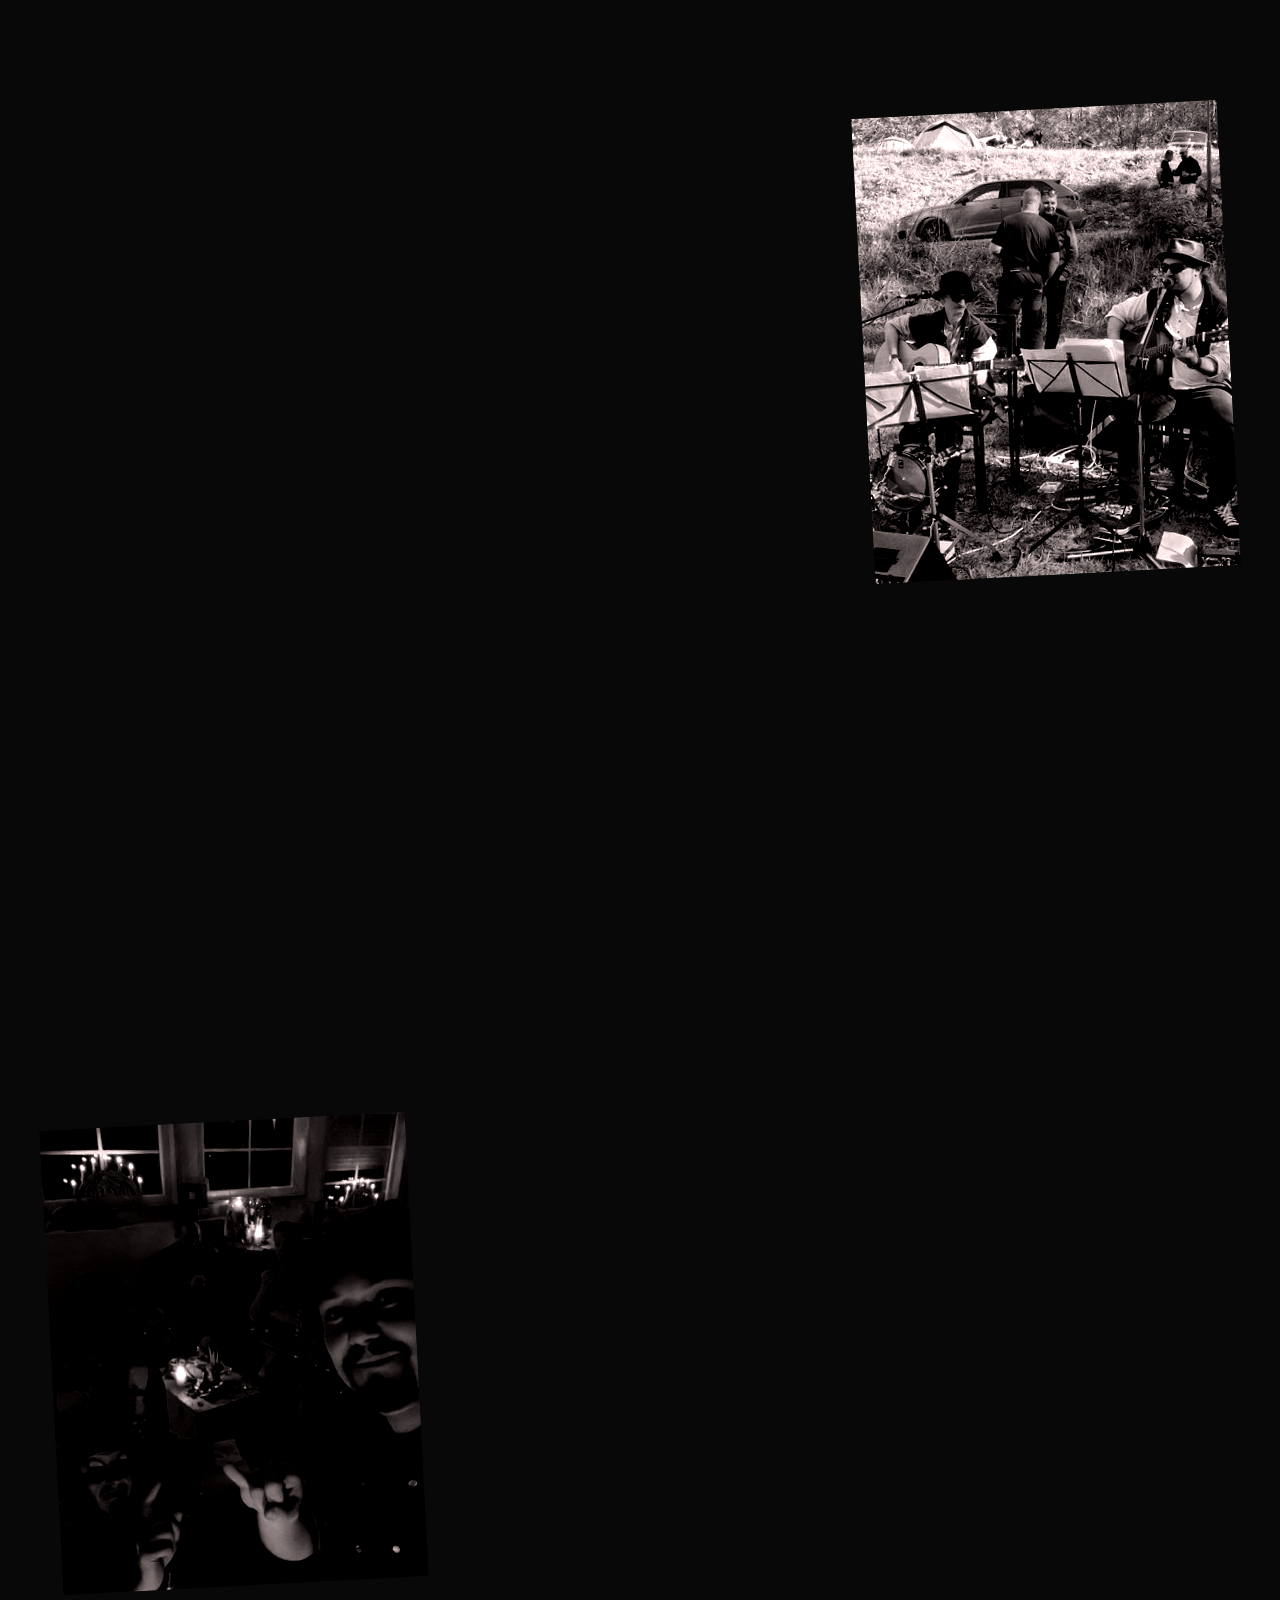
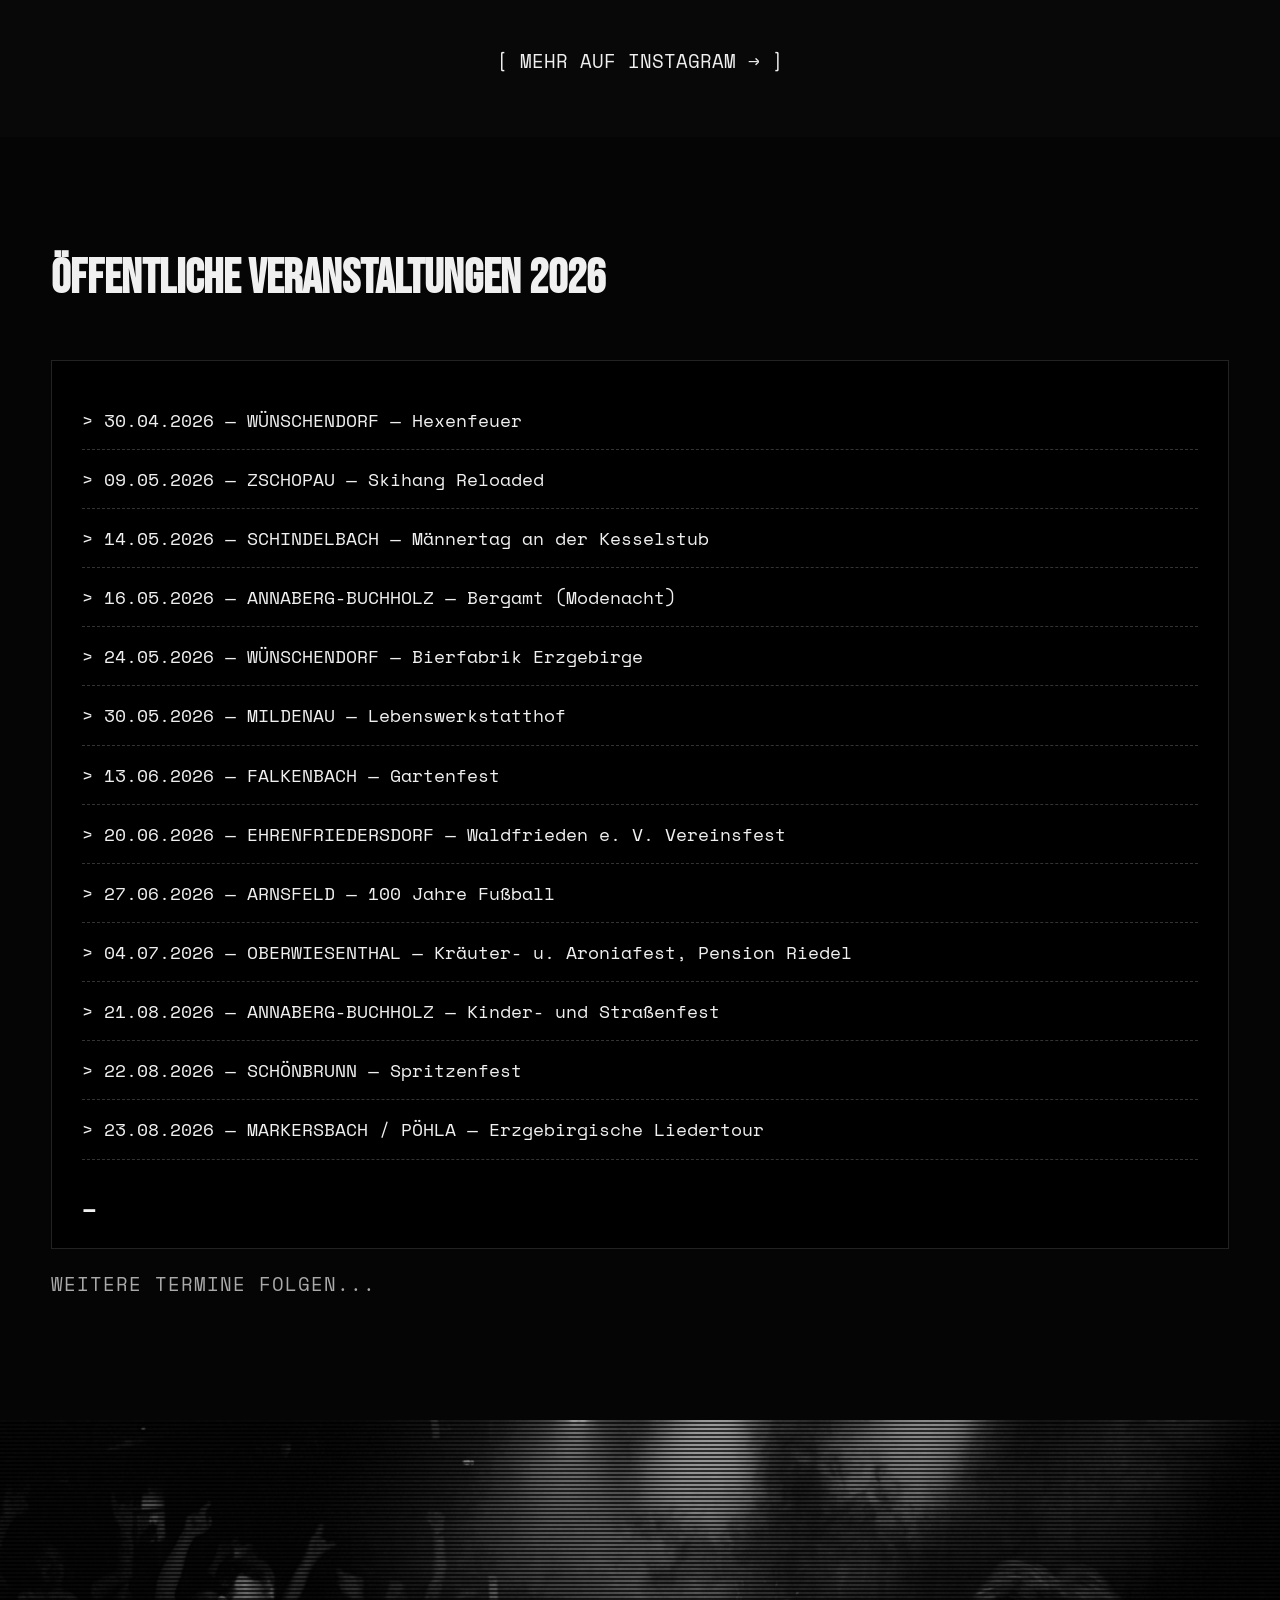
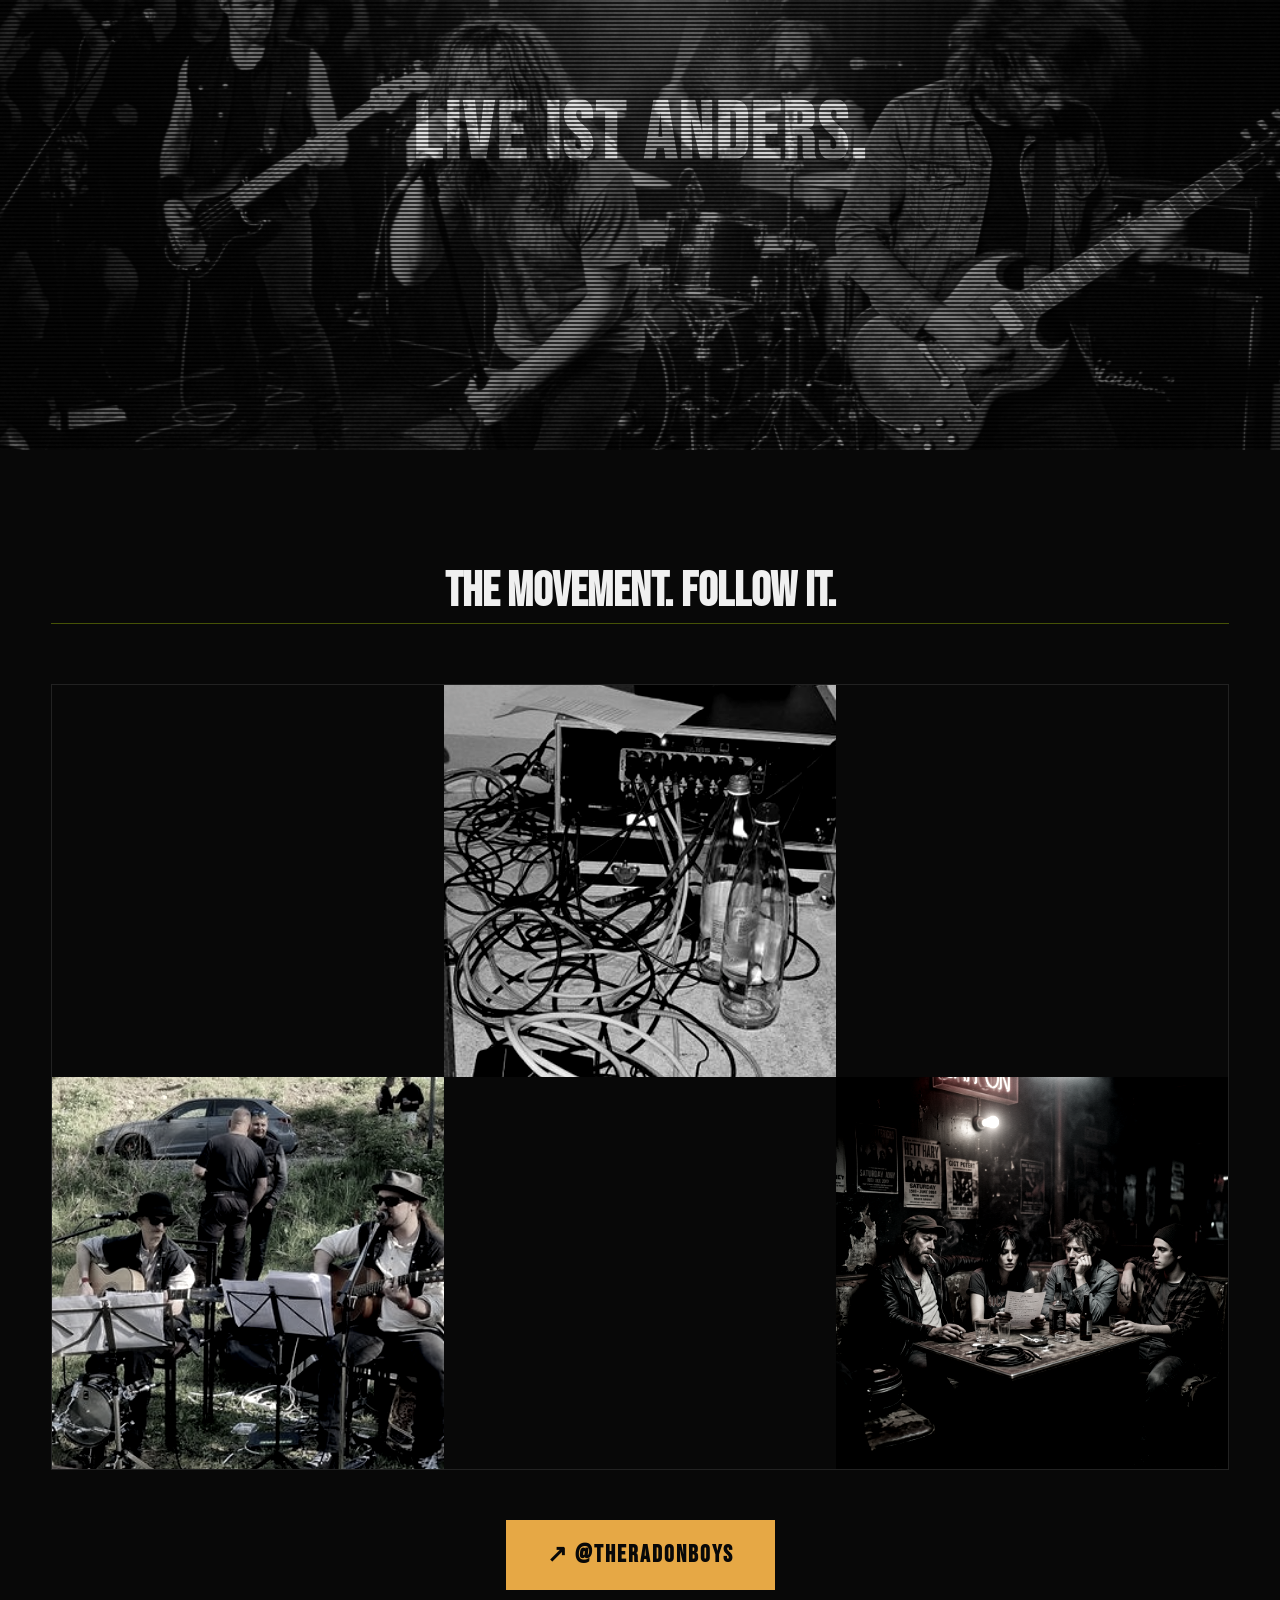
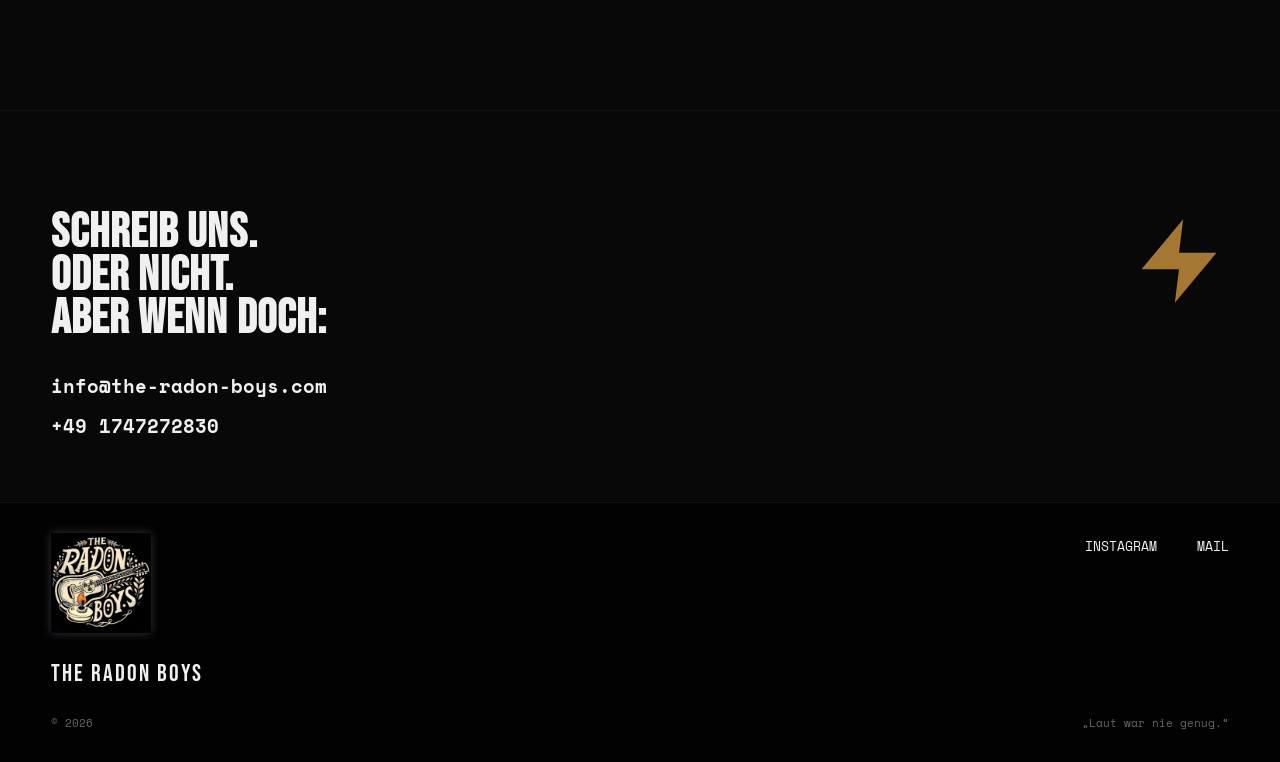
==== commit 9fa1e7a2: "Final adjustments: Orange Noir style, radioactive logo, and new folk hero image" ====
--- a/index.html
+++ b/index.html
@@ -48,11 +48,16 @@
 
     <!-- Hero Section -->
     <header class="hero" id="home">
-        <div class="hero-bg parallax" style="background-image: url('assets/hero.png');">
+        <div class="hero-bg parallax" style="background-image: url('Bilder/hero new.png');">
             <div class="duotone-overlay"></div>
         </div>
         <div class="hero-content">
-            <p class="hero-subtitle" style="margin-top: 50px;">We don't play music. We detonate it.</p>
+            <h1 class="hero-title" style="margin-top: -30px;">
+                <span class="line line1">THE</span>
+                <span class="line line2" style="font-size:1.1em; letter-spacing: 5px;">R<span style="display:inline-block; margin:0 -2px; color:var(--yellow); text-shadow:0 0 10px rgba(230,168,69,0.8);">☢️</span>DON</span>
+                <span class="line line3">BOYS</span>
+            </h1>
+            <p class="hero-subtitle" style="margin-top: 30px;">We don't play music. We detonate it.</p>
             <div class="hero-ctas">
                 <a href="#shows" class="btn btn-primary">[ DATES & SHOWS ]</a>
                 <a href="https://instagram.com/theradonboys" target="_blank" class="btn btn-outline">[ FOLLOW ON IG ]</a>
@@ -89,13 +94,13 @@
                 <video class="inline-vid" src="Videos/v1.mp4" autoplay loop muted playsinline></video>
             </div>
             <div class="masonry-item tilt-left">
-                <img src="assets/about.png" alt="Band Action">
+                <img src="Bilder/1721751409598.jpg" alt="Band Action">
             </div>
             <div class="masonry-item tilt-right">
                 <video class="inline-vid" src="Videos/v2.mp4" autoplay loop muted playsinline></video>
             </div>
             <div class="masonry-item tilt-left">
-                <img src="assets/gallery1.png" alt="Live Show 2">
+                <img src="Bilder/1721751336968.jpg" alt="Live Show 2">
             </div>
         </div>
         <div class="gallery-cta">
@@ -178,9 +183,9 @@
         <h2 class="section-title center">THE MOVEMENT. FOLLOW IT.</h2>
         <div class="ig-grid scroll-reveal">
             <video src="Videos/v3.mp4" autoplay loop muted playsinline class="ig-vid"></video>
-            <img src="assets/hero.png" alt="IG 2">
+            <img src="Bilder/20250126_021255.jpg" alt="IG 2">
             <video src="Videos/v4.mp4" autoplay loop muted playsinline class="ig-vid"></video>
-            <img src="assets/gallery1.png" alt="IG 4">
+            <img src="Bilder/1721751409598.jpg" alt="IG 4">
             <video src="Videos/v5.mp4" autoplay loop muted playsinline class="ig-vid"></video>
             <img src="assets/about.png" alt="IG 6">
         </div>
--- a/style.css
+++ b/style.css
@@ -3,8 +3,8 @@
 ========================================= */
 :root {
     --black: #080808;
-    --yellow: #D4FF00;
-    --red: #FF1A1A;
+    --yellow: #e6a845; /* Custom Orange */
+    --red: #d1561f; /* Darker Orange / Rust */
     --white: #F0F0F0;
     --bebas: 'Bebas Neue', sans-serif;
     --space: 'Space Mono', monospace;
@@ -88,9 +88,10 @@
 .custom-cursor.hover {
     border-color: var(--yellow);
     width: 30px; height: 30px;
-}
-.custom-cursor.hover::before { transform: rotate(45deg); width: 2px; height: 14px; background: var(--yellow); }
-.custom-cursor.hover::after { transform: rotate(45deg); width: 14px; height: 2px; background: var(--yellow); }
+    background: transparent;
+}
+.custom-cursor.hover::before { transform: rotate(45deg); width: 2px; height: 14px; background: var(--yellow); opacity: 1;}
+.custom-cursor.hover::after { transform: rotate(45deg); width: 14px; height: 2px; background: var(--yellow); opacity: 1;}
 
 
 /* Typography */
@@ -167,18 +168,17 @@
     position: absolute; top: -10%; left: -10%; width: 120%; height: 120%;
     background-size: cover; background-position: center;
     z-index: 1;
-    filter: grayscale(100%) contrast(1.2);
+    filter: sepia(30%) contrast(1.1);
+    animation: loadGlitch 1s cubic-bezier(0.25, 0.46, 0.45, 0.94) forwards;
 }
 .duotone-overlay {
     position: absolute; top:0; left:0; width: 100%; height: 100%;
-    background: linear-gradient(135deg, rgba(8,8,8,0.8) 0%, rgba(212,255,0,0.2) 100%);
+    background: linear-gradient(135deg, rgba(26,21,18,0.85) 0%, rgba(220,167,67,0.2) 100%);
     mix-blend-mode: multiply;
 }
 
-/* RGB Glitch Animation on Load */
-.hero-bg { animation: loadGlitch 1s cubic-bezier(0.25, 0.46, 0.45, 0.94) forwards; }
 @keyframes loadGlitch {
-    0% { filter: grayscale(100%) contrast(1.2) hue-rotate(90deg); transform: scale(1.05) translate(10px, 5px); }
+    0% { filter: grayscale(100%) contrast(1.2) hue-rotate(20deg); transform: scale(1.05) translate(10px, 5px); }
     10% { filter: grayscale(100%) contrast(1.5) invert(1); transform: scale(1) translate(-10px, -5px); }
     20% { filter: grayscale(100%) contrast(1.2); transform: scale(1.02) translate(5px, -5px); }
     100% { filter: grayscale(100%) contrast(1.2); transform: scale(1) translate(0); }
@@ -276,7 +276,7 @@
 .instagram { padding: 120px 4vw; }
 .center { text-align: center; display: block; margin: 0 auto 60px auto; }
 .ig-grid { display: grid; grid-template-columns: repeat(3, 1fr); gap: 0; border: 1px solid #222; }
-.ig-grid img, .ig-grid video { width: 100%; height: 100%; aspect-ratio: 1/1; object-fit: cover; filter: grayscale(80%) contrast(1.2); transition: 0.4s; }
+.ig-grid img, .ig-grid video { width: 100%; height: 100%; aspect-ratio: 1/1; object-fit: cover; filter: grayscale(80%) contrast(1.2); transition: 0.4s; cursor: pointer; }
 .ig-grid img:hover, .ig-grid video:hover { filter: grayscale(0%); transform: scale(1.05) translateZ(0); position: relative; z-index: 2; box-shadow: 0 10px 30px rgba(0,0,0,0.8); }
 .ig-btn-wrapper { text-align: center; margin-top: 50px; }
 .glitch-btn { font-size: 1.5rem; padding: 15px 40px; font-family: var(--bebas); letter-spacing: 2px; }
@@ -298,8 +298,8 @@
 .footer { padding: 30px 4vw; background: #020202; border-top: 1px solid #111; }
 .footer-top { display: flex; justify-content: space-between; margin-bottom: 20px; }
 .f-brand { font-family: var(--bebas); font-size: 1.5rem; letter-spacing: 2px; text-align: left; }
-.footer-logo { height: 100px; width: auto; margin-bottom: 10px; filter: grayscale(100%); transition: 0.3s; }
-.footer-logo:hover { filter: grayscale(0%) drop-shadow(0 0 10px rgba(212,255,0,0.5)); }
+.footer-logo { height: 100px; width: auto; margin-bottom: 10px; transition: 0.3s; filter: drop-shadow(0 0 5px rgba(255,255,255,0.2)); }
+.footer-logo:hover { filter: drop-shadow(0 0 10px var(--yellow)); }
 .f-links a { margin-left: 30px; font-size: 0.8rem; }
 .f-links a:hover { color: var(--yellow); }
 .footer-bottom { display: flex; justify-content: space-between; font-size: 0.7rem; color: #666; }
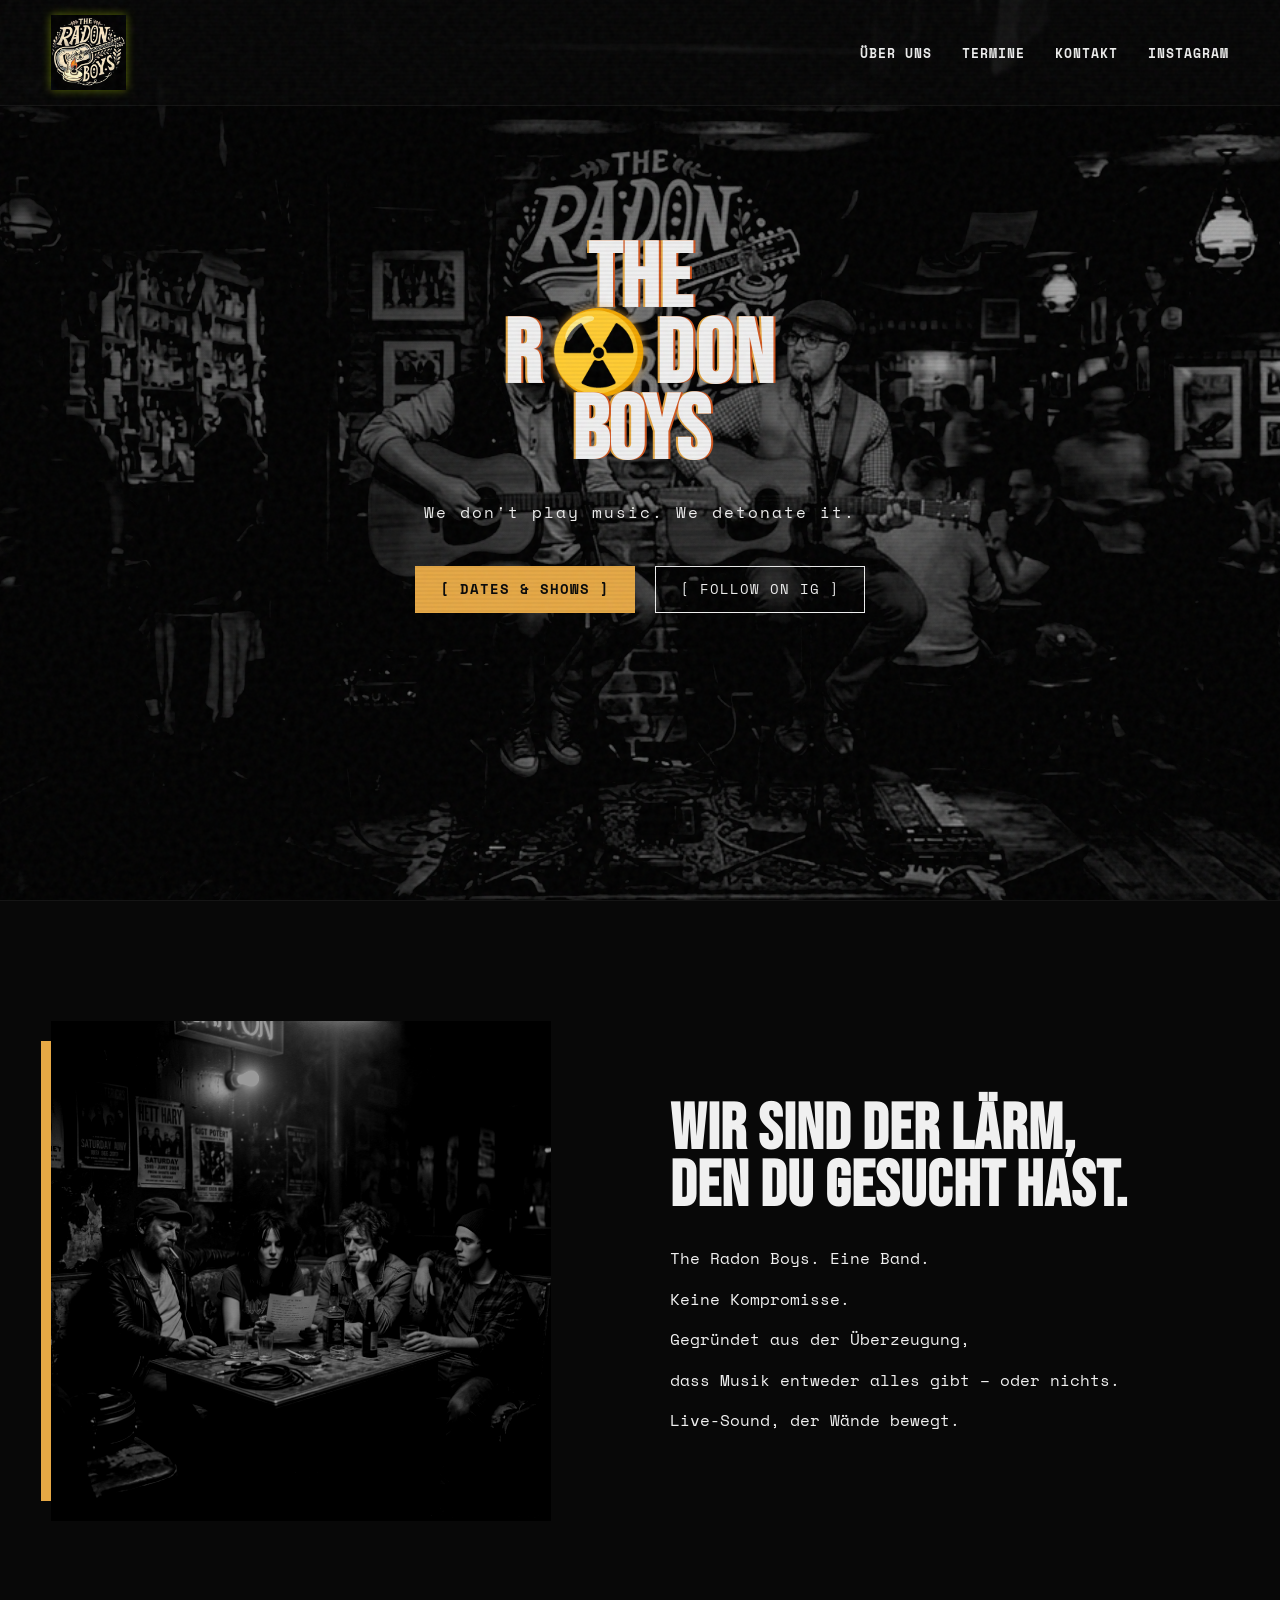
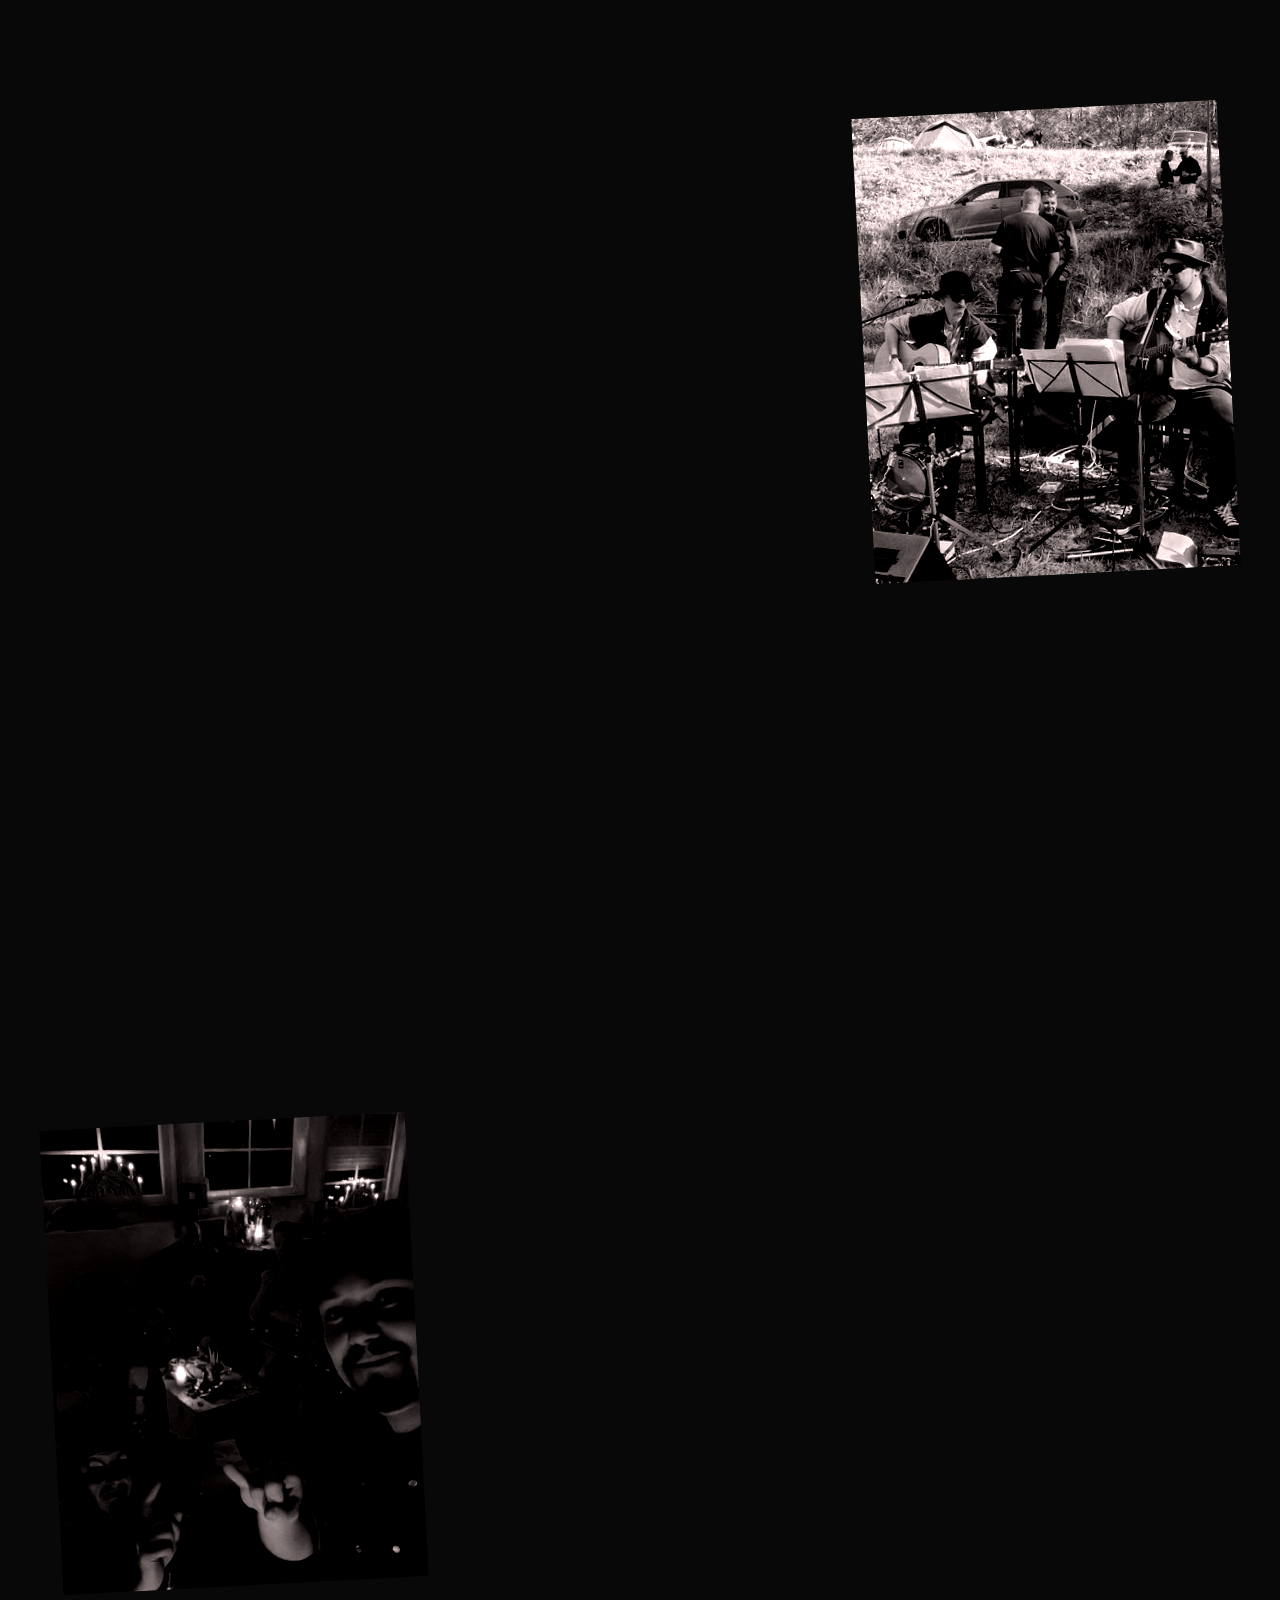
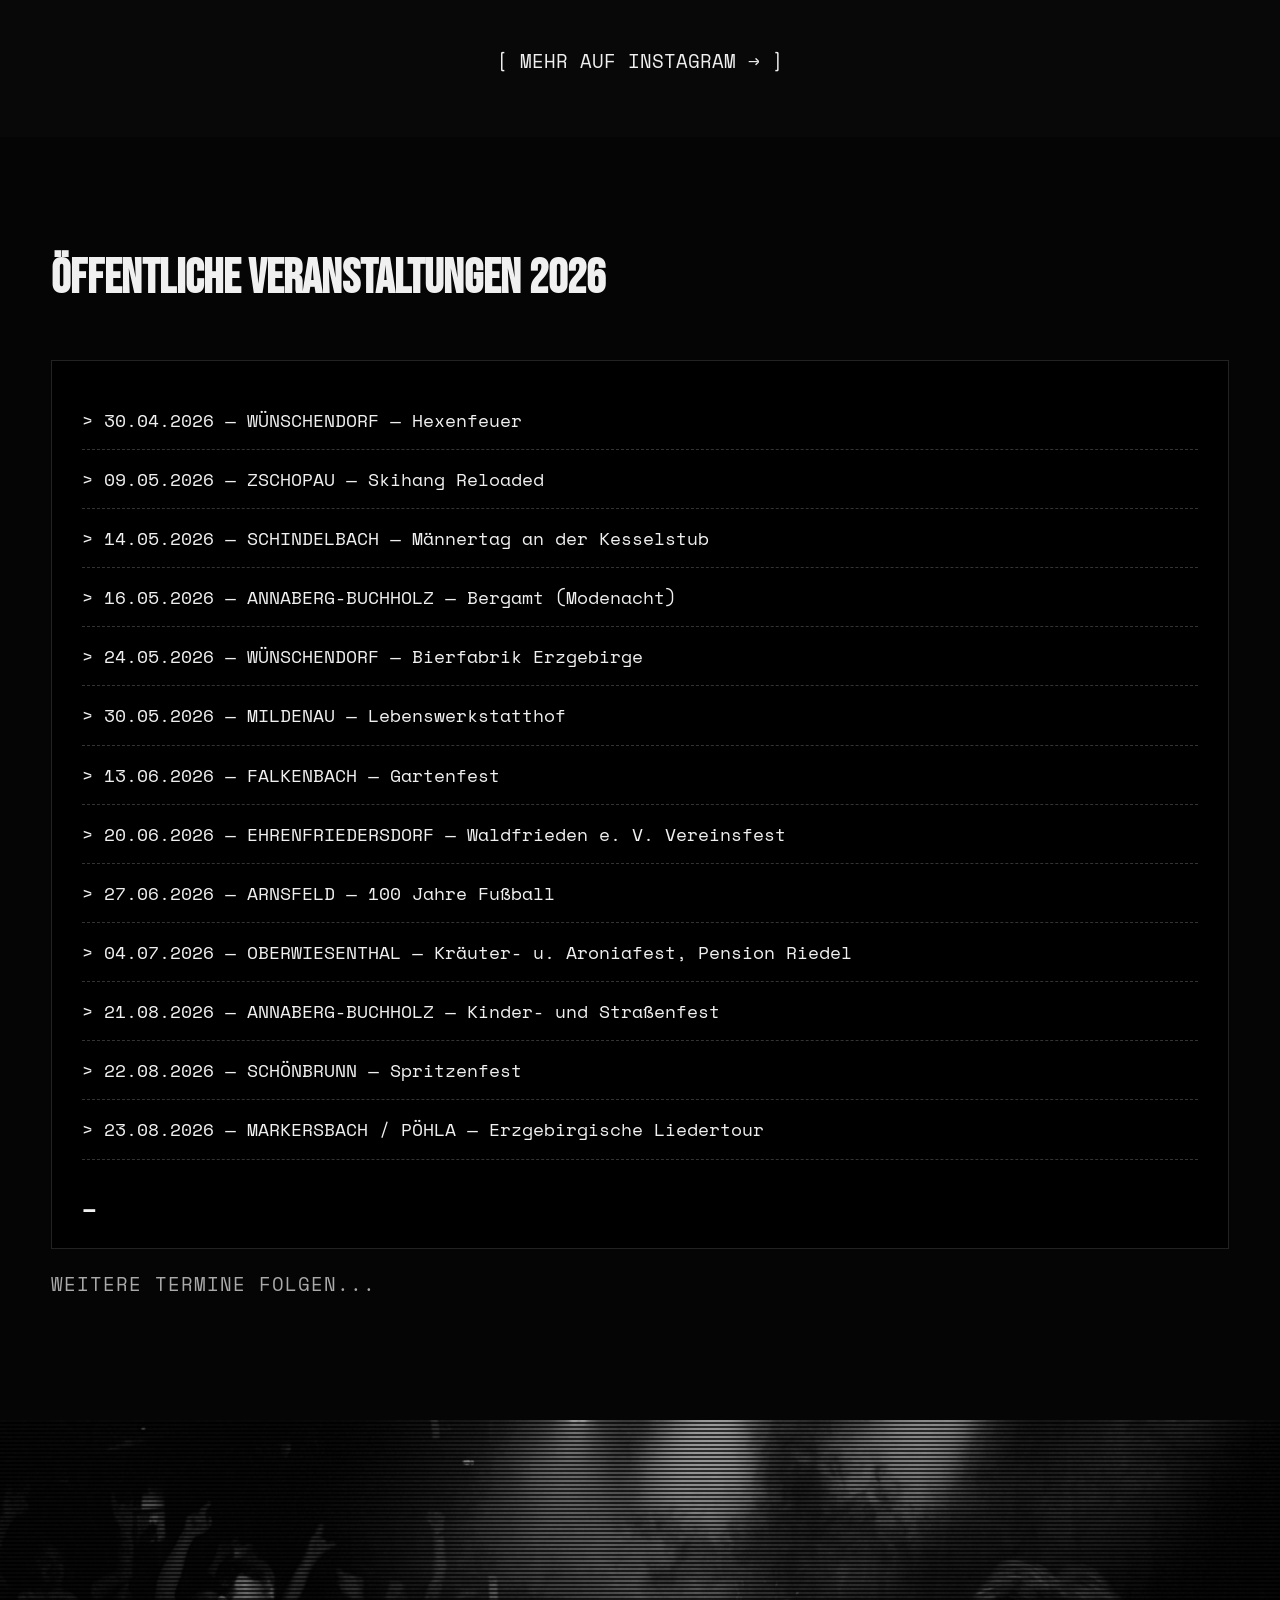
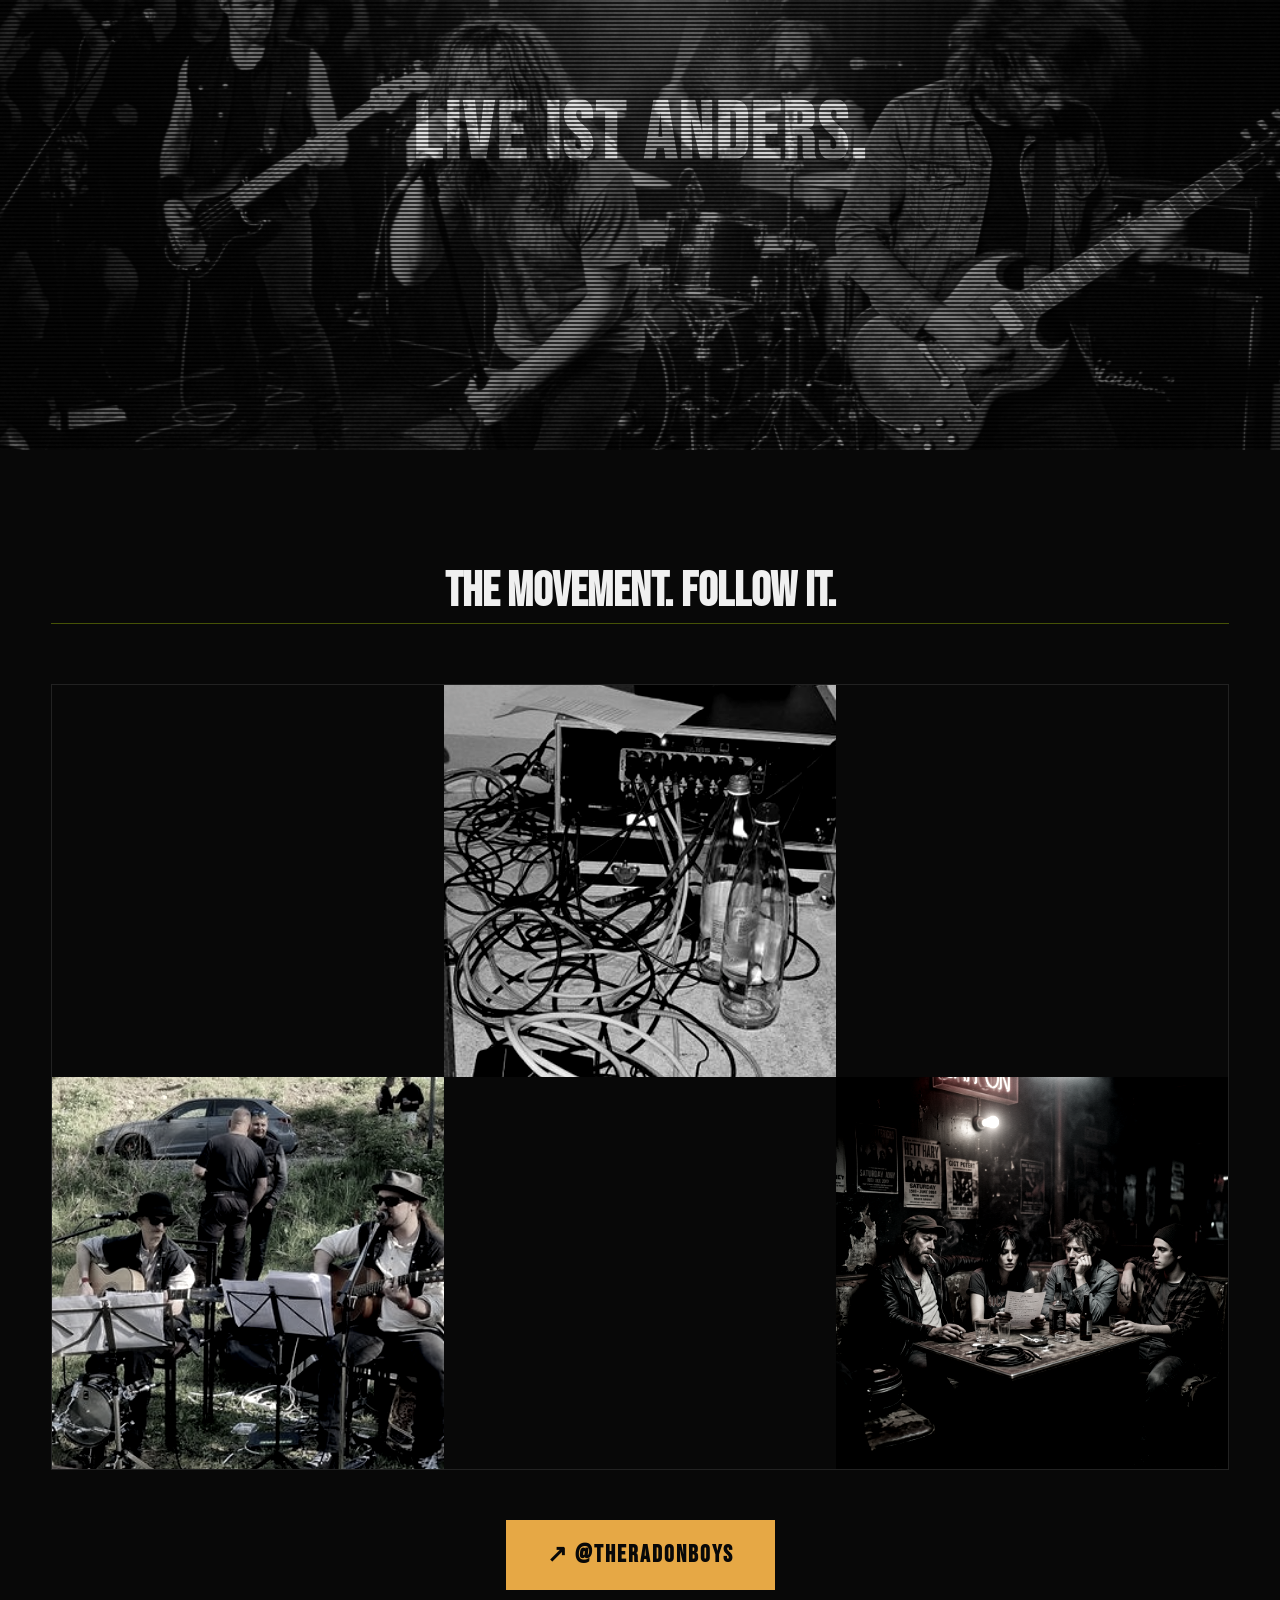
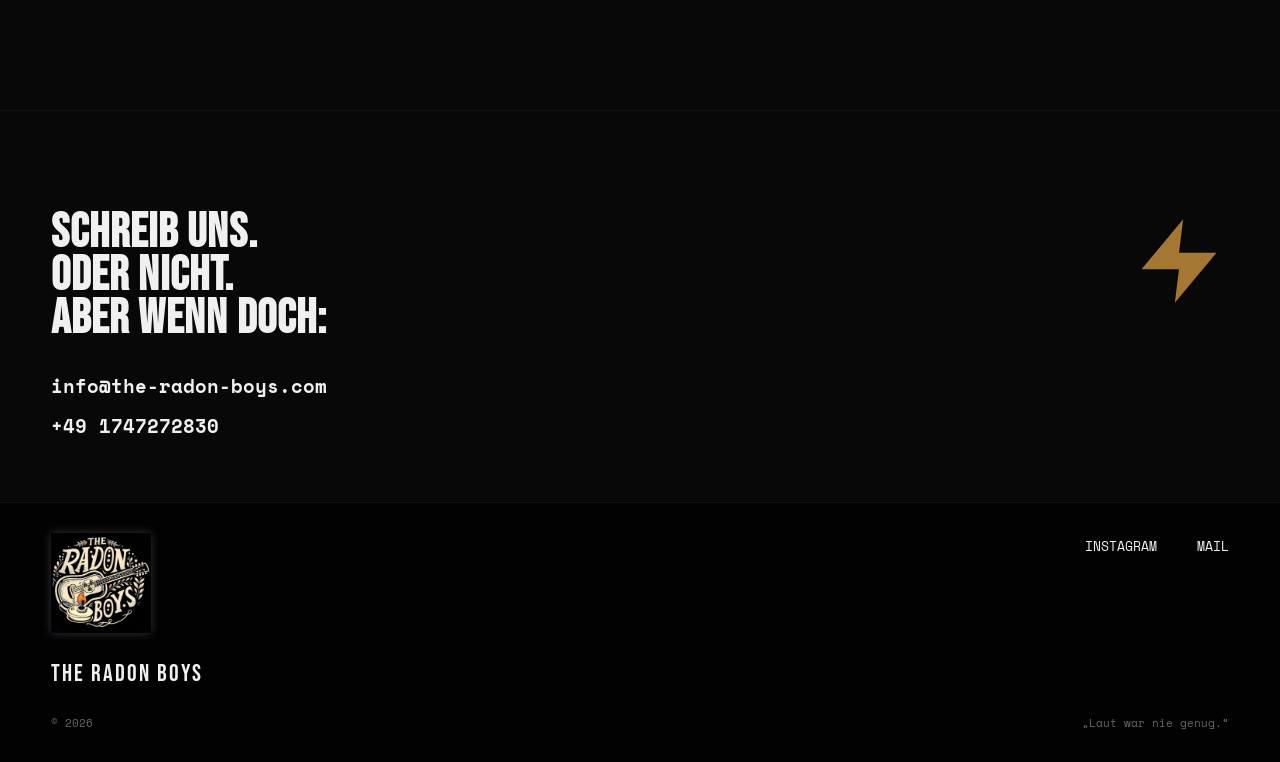
==== commit fec1dc62: "Optimize hero title size and position for background visibility" ====
--- a/index.html
+++ b/index.html
@@ -52,12 +52,12 @@
             <div class="duotone-overlay"></div>
         </div>
         <div class="hero-content">
-            <h1 class="hero-title" style="margin-top: -30px;">
+            <h1 class="hero-title">
                 <span class="line line1">THE</span>
-                <span class="line line2" style="font-size:1.1em; letter-spacing: 5px;">R<span style="display:inline-block; margin:0 -2px; color:var(--yellow); text-shadow:0 0 10px rgba(230,168,69,0.8);">☢️</span>DON</span>
+                <span class="line line2" style="font-size:1em; letter-spacing: 3px;">R<span style="display:inline-block; margin:0 -1px; color:var(--yellow); text-shadow:0 0 10px rgba(230,168,69,0.8); transform: scale(0.9);">☢️</span>DON</span>
                 <span class="line line3">BOYS</span>
             </h1>
-            <p class="hero-subtitle" style="margin-top: 30px;">We don't play music. We detonate it.</p>
+            <p class="hero-subtitle" style="margin-top: 20px;">We don't play music. We detonate it.</p>
             <div class="hero-ctas">
                 <a href="#shows" class="btn btn-primary">[ DATES & SHOWS ]</a>
                 <a href="https://instagram.com/theradonboys" target="_blank" class="btn btn-outline">[ FOLLOW ON IG ]</a>
--- a/style.css
+++ b/style.css
@@ -184,8 +184,8 @@
     100% { filter: grayscale(100%) contrast(1.2); transform: scale(1) translate(0); }
 }
 
-.hero-content { position: relative; z-index: 2; text-align: center; }
-.hero-title { font-size: 10vw; margin-bottom: 20px; display: flex; flex-direction: column; }
+.hero-content { position: relative; z-index: 2; text-align: center; margin-top: -5vh; }
+.hero-title { font-size: 7vw; line-height: 0.85; margin-bottom: 30px; display: flex; flex-direction: column; }
 .hero-title .line { 
     display: block; opacity: 0; transform: translateX(-50px);
     animation: slideIn 0.8s forwards cubic-bezier(0.1, 0.9, 0.2, 1);
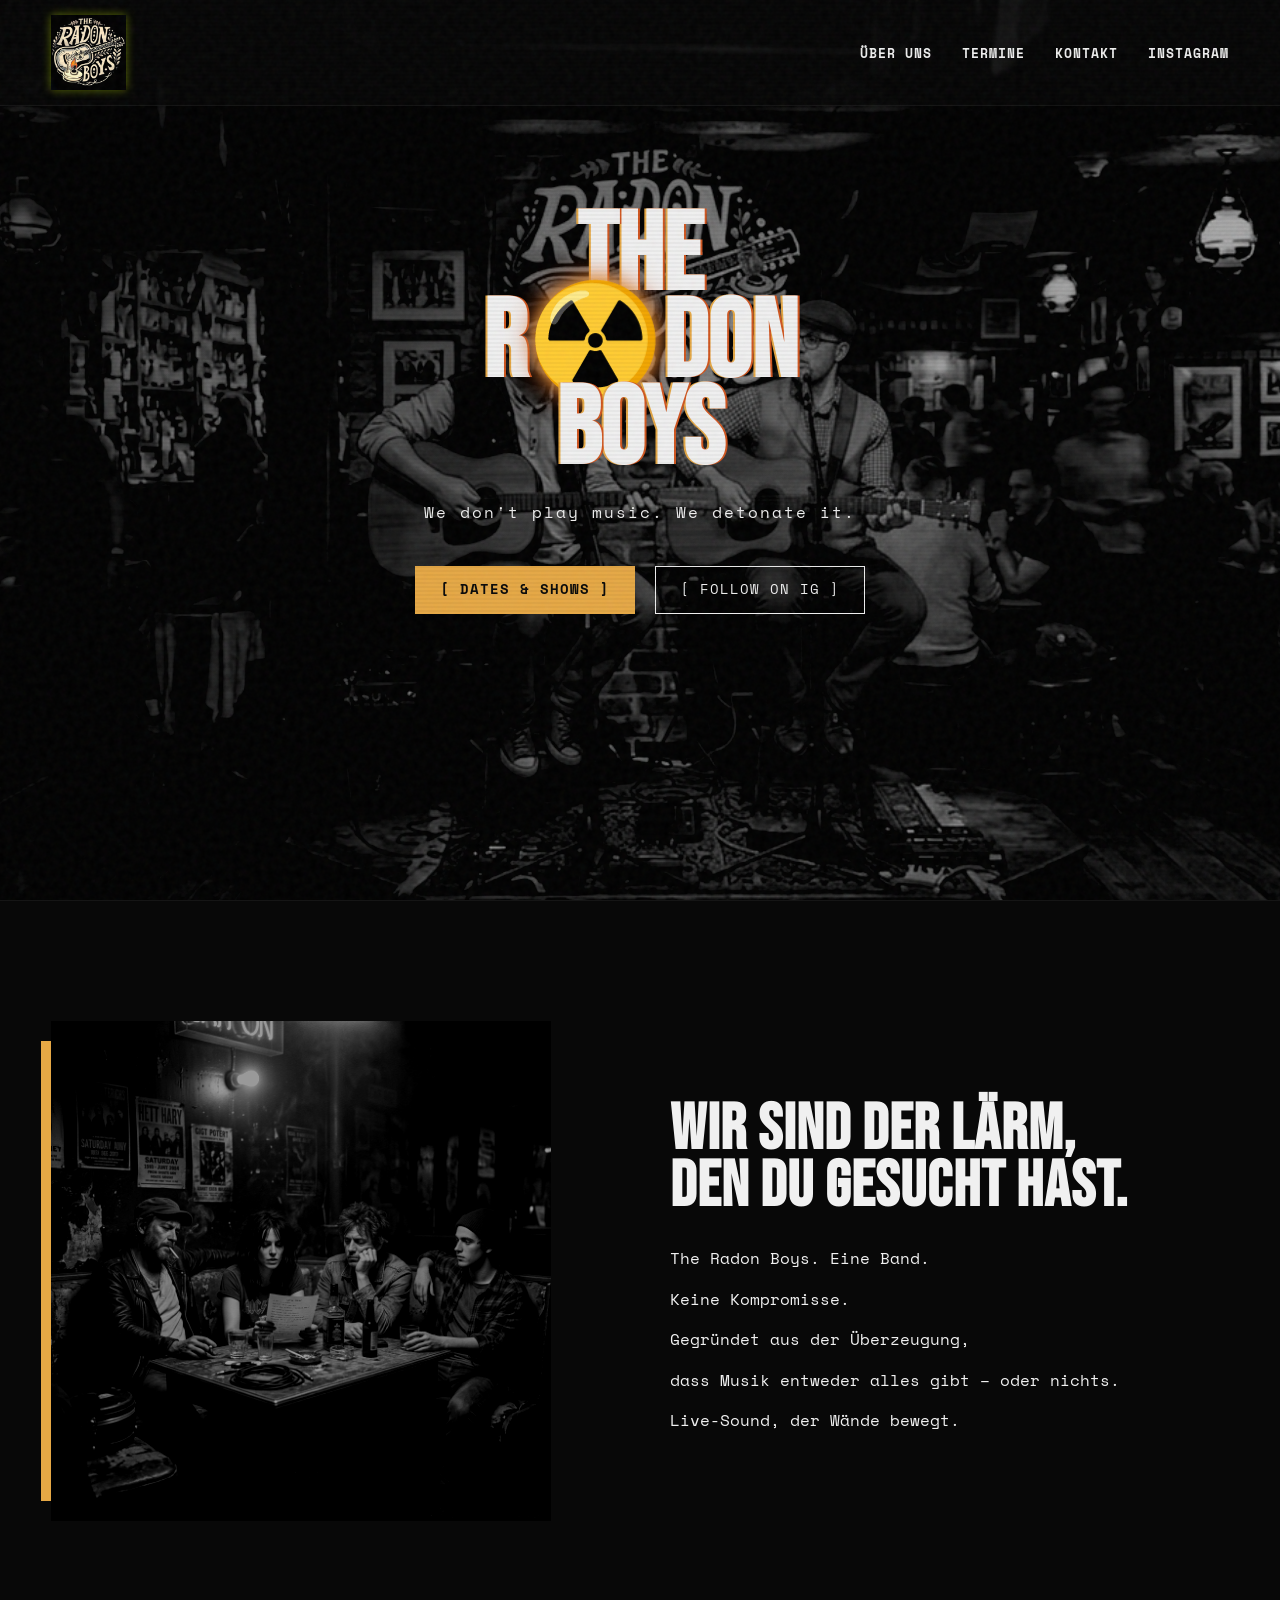
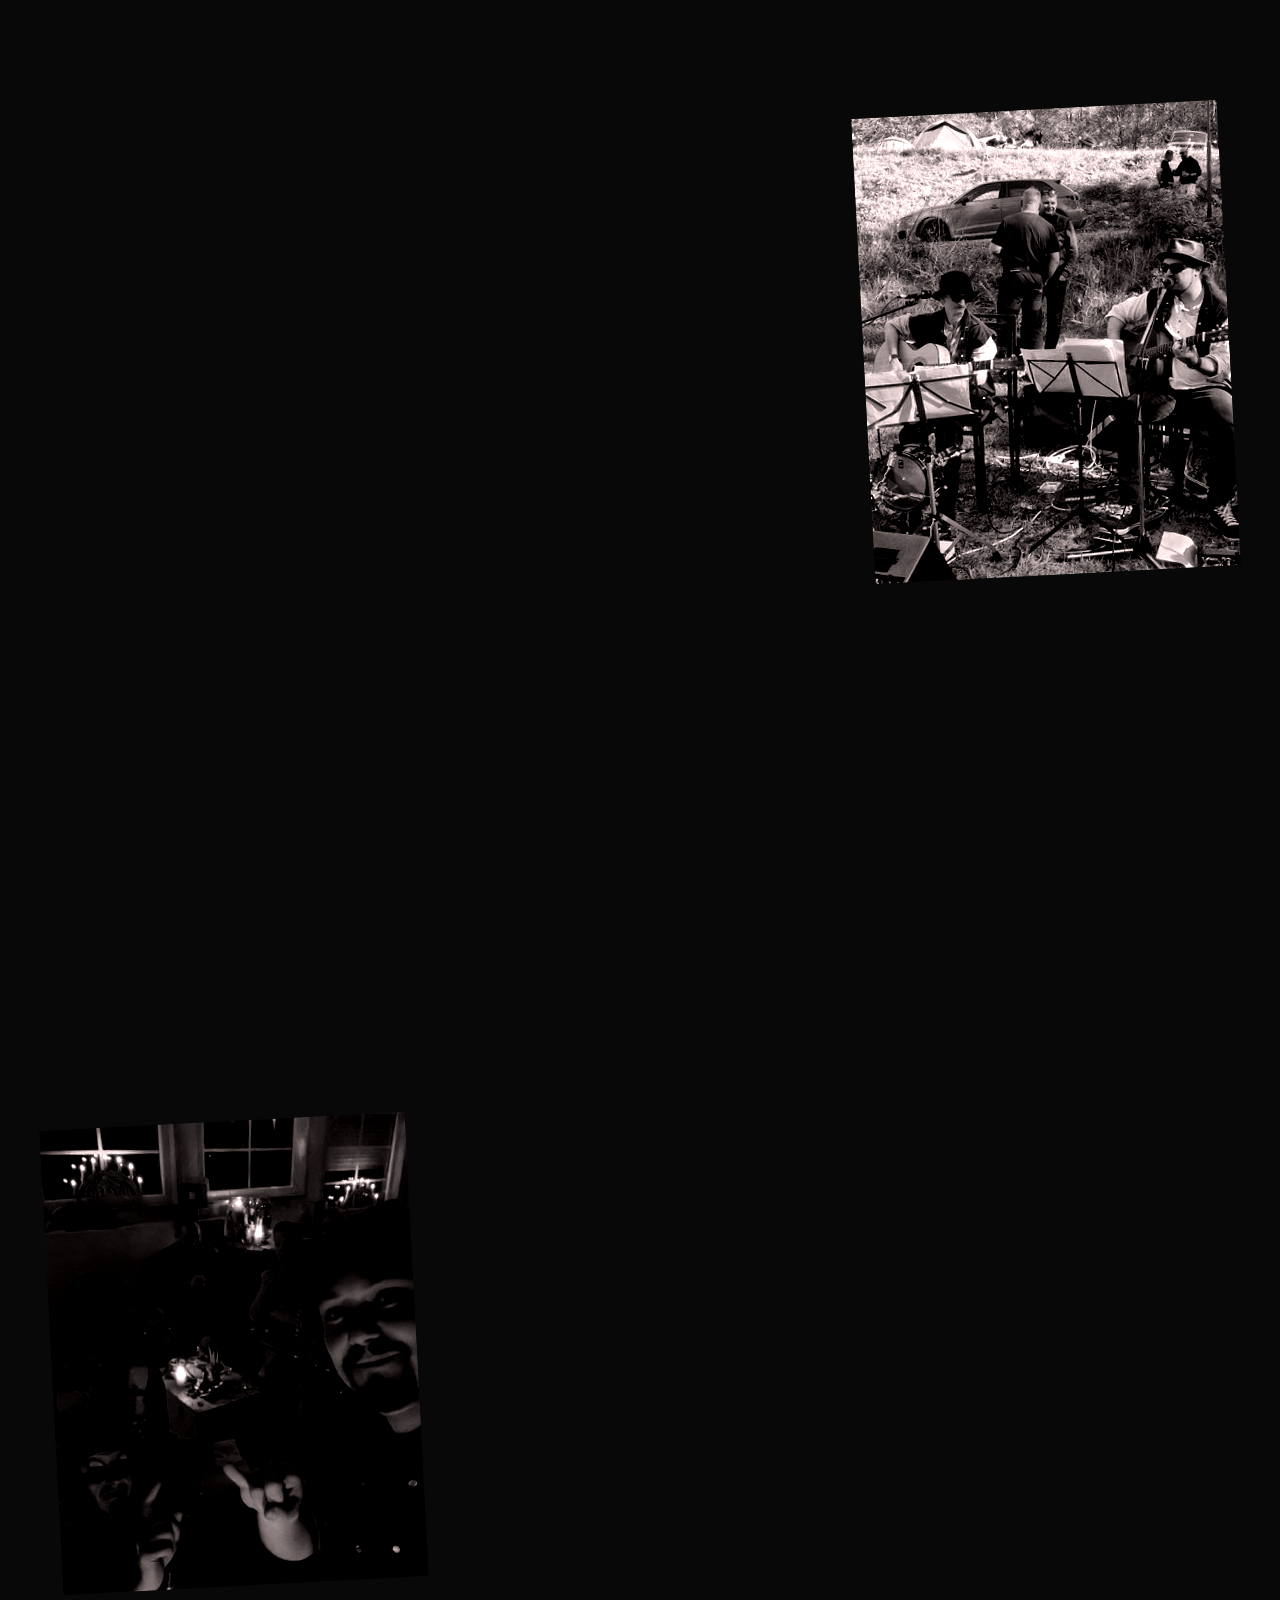
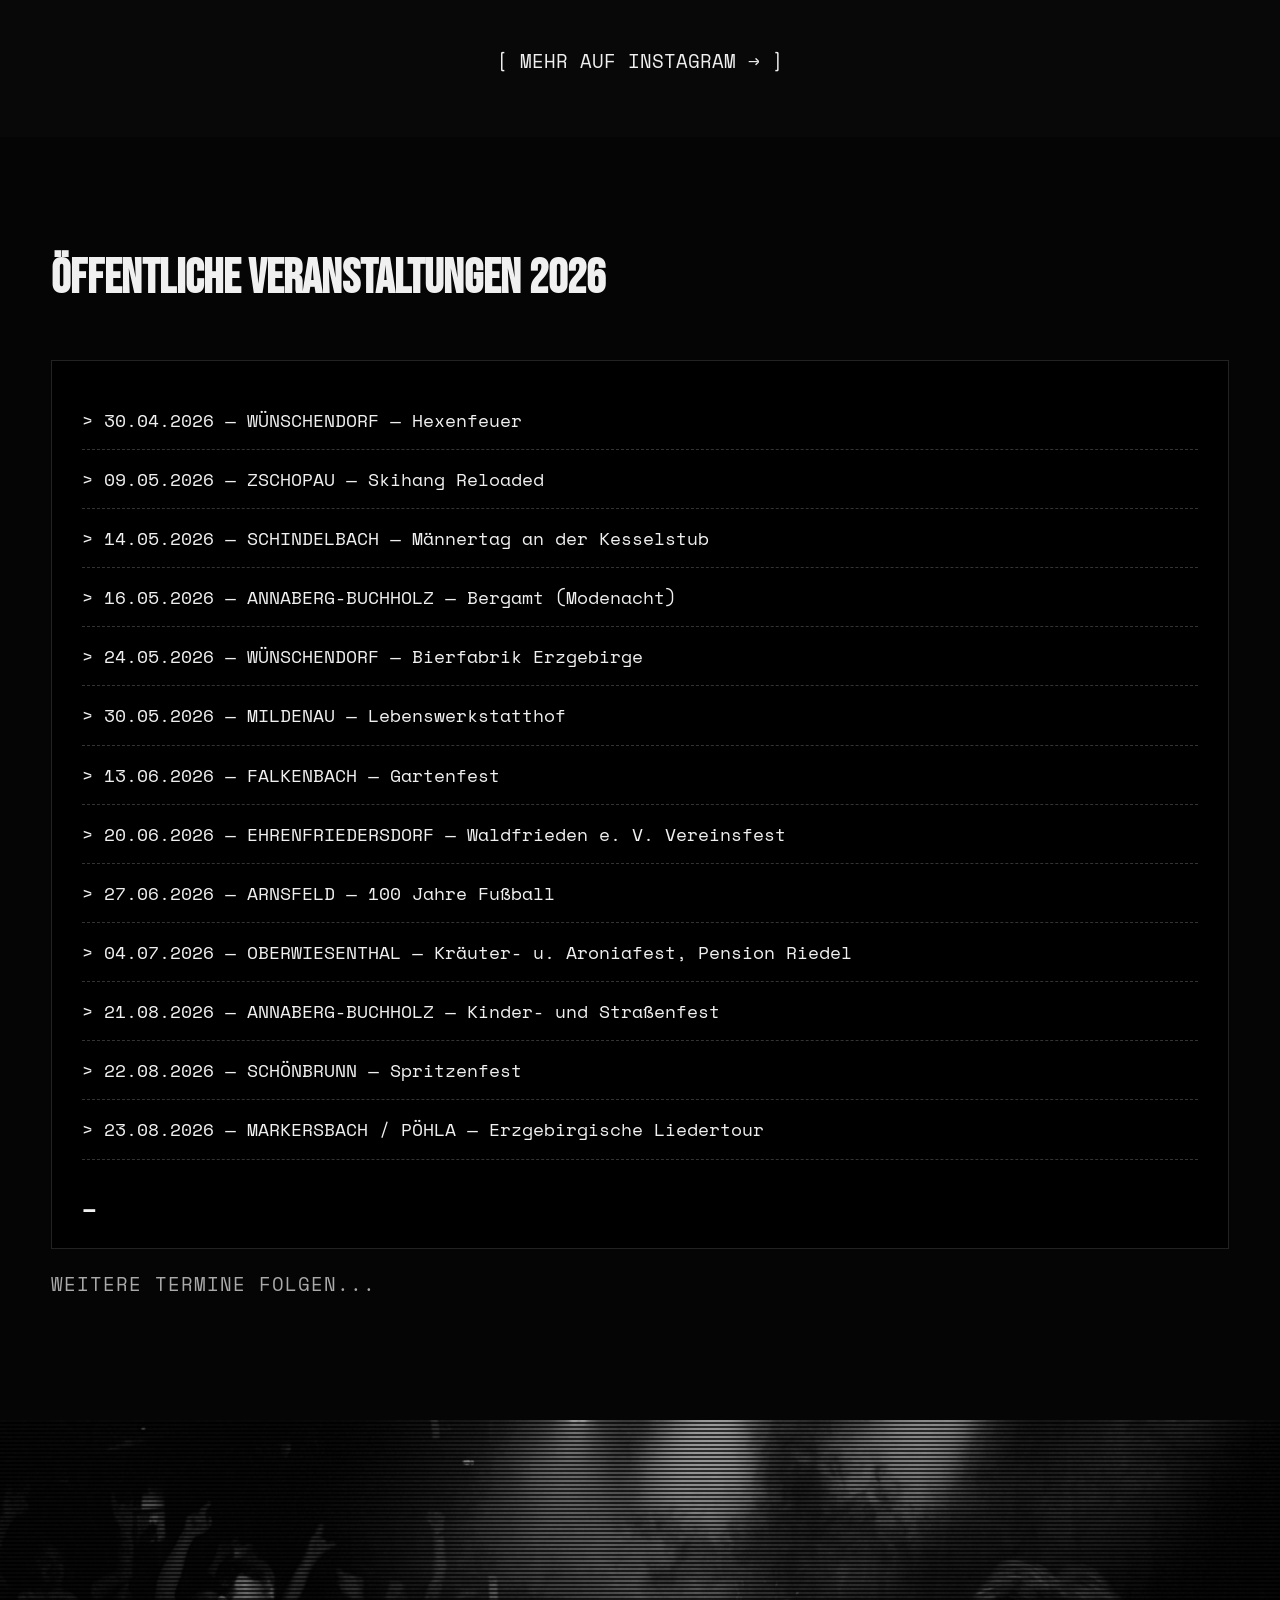
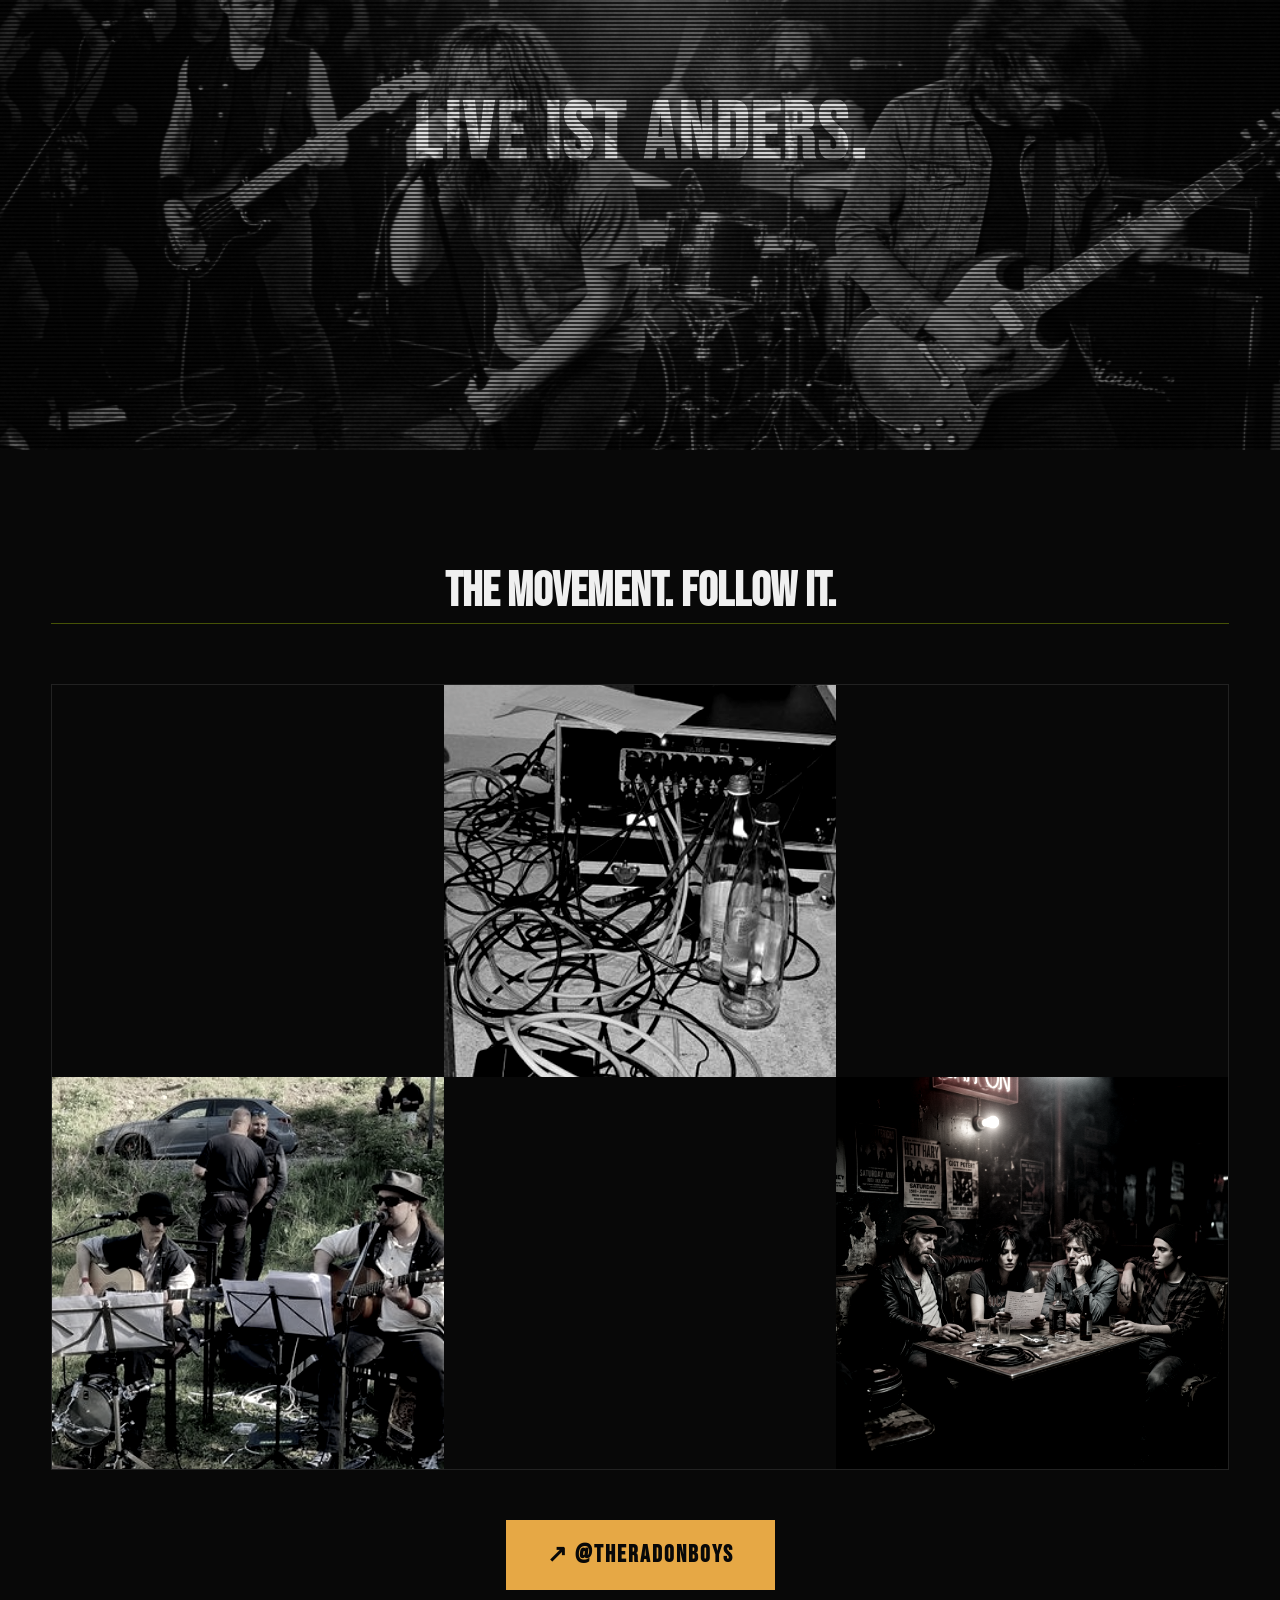
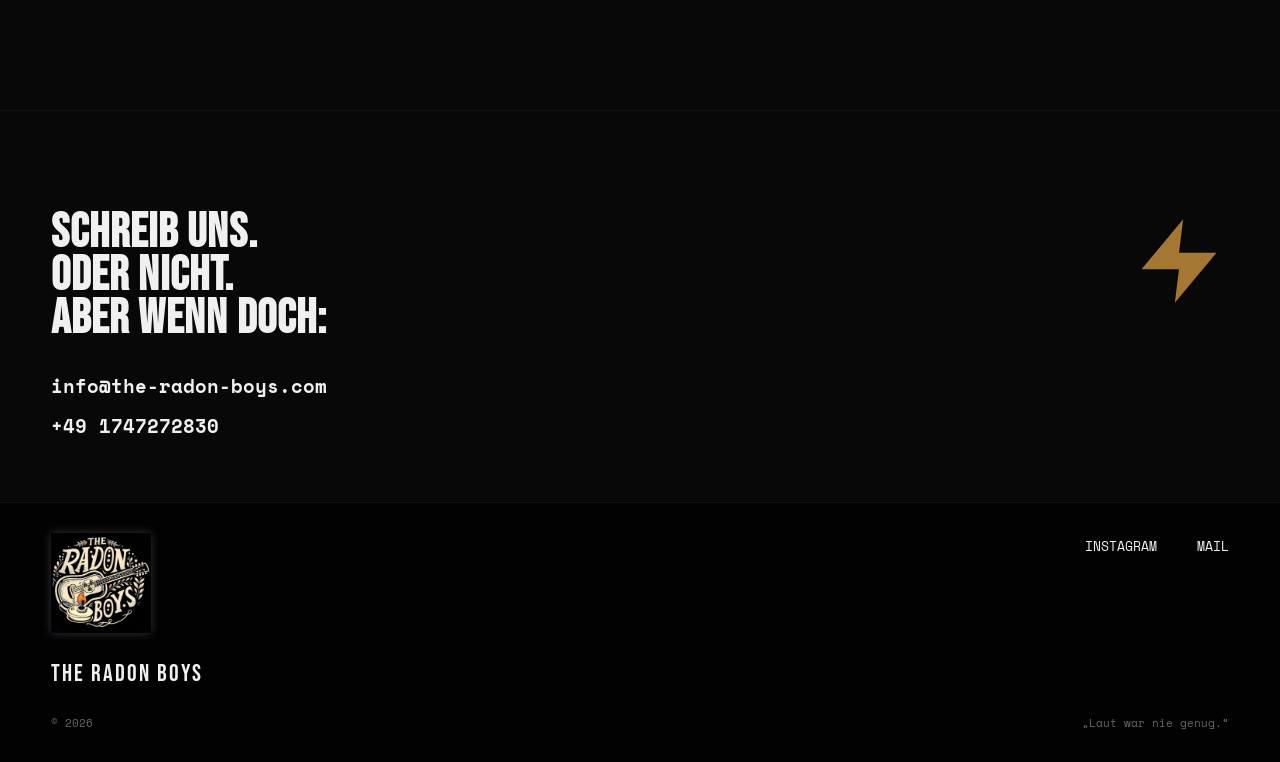
==== commit af5f9765: "Enhance hero title: bigger font, radioactive pulsing/flicker effects, and multi-layered glow" ====
--- a/index.html
+++ b/index.html
@@ -54,7 +54,7 @@
         <div class="hero-content">
             <h1 class="hero-title">
                 <span class="line line1">THE</span>
-                <span class="line line2" style="font-size:1em; letter-spacing: 3px;">R<span style="display:inline-block; margin:0 -1px; color:var(--yellow); text-shadow:0 0 10px rgba(230,168,69,0.8); transform: scale(0.9);">☢️</span>DON</span>
+                <span class="line line2">R<span class="rad-symbol">☢️</span>DON</span>
                 <span class="line line3">BOYS</span>
             </h1>
             <p class="hero-subtitle" style="margin-top: 20px;">We don't play music. We detonate it.</p>
--- a/style.css
+++ b/style.css
@@ -184,12 +184,47 @@
     100% { filter: grayscale(100%) contrast(1.2); transform: scale(1) translate(0); }
 }
 
-.hero-content { position: relative; z-index: 2; text-align: center; margin-top: -5vh; }
-.hero-title { font-size: 7vw; line-height: 0.85; margin-bottom: 30px; display: flex; flex-direction: column; }
+.hero-content { position: relative; z-index: 2; text-align: center; margin-top: -8vh; }
+.hero-title { 
+    font-size: 8.5vw; 
+    line-height: 0.8; 
+    margin-bottom: 25px; 
+    display: flex; 
+    flex-direction: column;
+    text-shadow: 
+        0 0 10px rgba(230, 168, 69, 0.2),
+        0 0 20px rgba(230, 168, 69, 0.1),
+        4px 4px 0px rgba(0,0,0,0.8);
+}
 .hero-title .line { 
     display: block; opacity: 0; transform: translateX(-50px);
     animation: slideIn 0.8s forwards cubic-bezier(0.1, 0.9, 0.2, 1);
-}
+    position: relative;
+}
+
+/* Radioactive Symbol Effect */
+.rad-symbol {
+    display: inline-block;
+    color: var(--yellow);
+    text-shadow: 
+        0 0 15px var(--yellow),
+        0 0 30px var(--red);
+    animation: radPulse 2.5s infinite alternate ease-in-out, radFlicker 4s infinite;
+}
+
+@keyframes radPulse {
+    from { transform: scale(0.9) rotate(0deg); filter: brightness(1); }
+    to { transform: scale(1.1) rotate(5deg); filter: brightness(1.3); }
+}
+
+@keyframes radFlicker {
+    0%, 100% { opacity: 1; }
+    50% { opacity: 0.8; }
+    52% { opacity: 1; }
+    54% { opacity: 0.7; }
+    56% { opacity: 1; }
+}
+
 .hero-title .line1 { animation-delay: 0.2s; }
 .hero-title .line2 { animation-delay: 0.4s; }
 .hero-title .line3 { animation-delay: 0.6s; }
